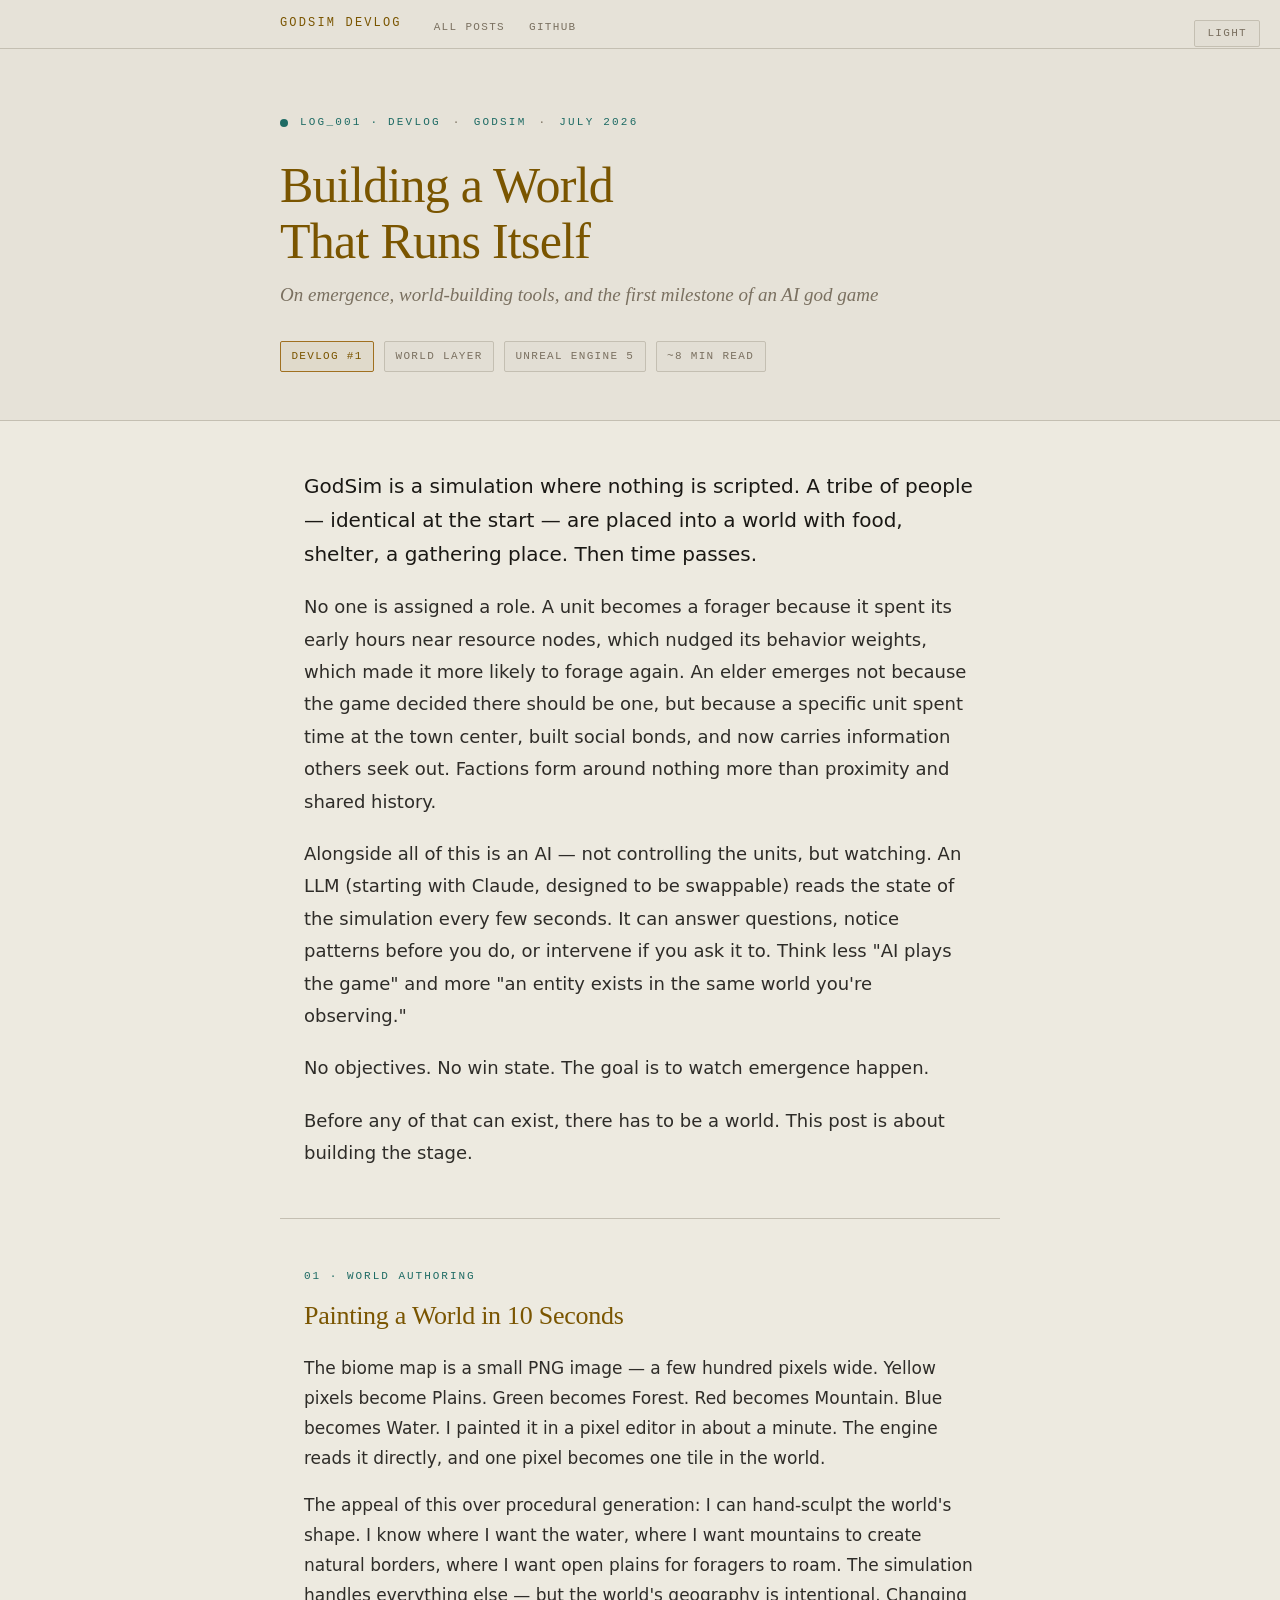
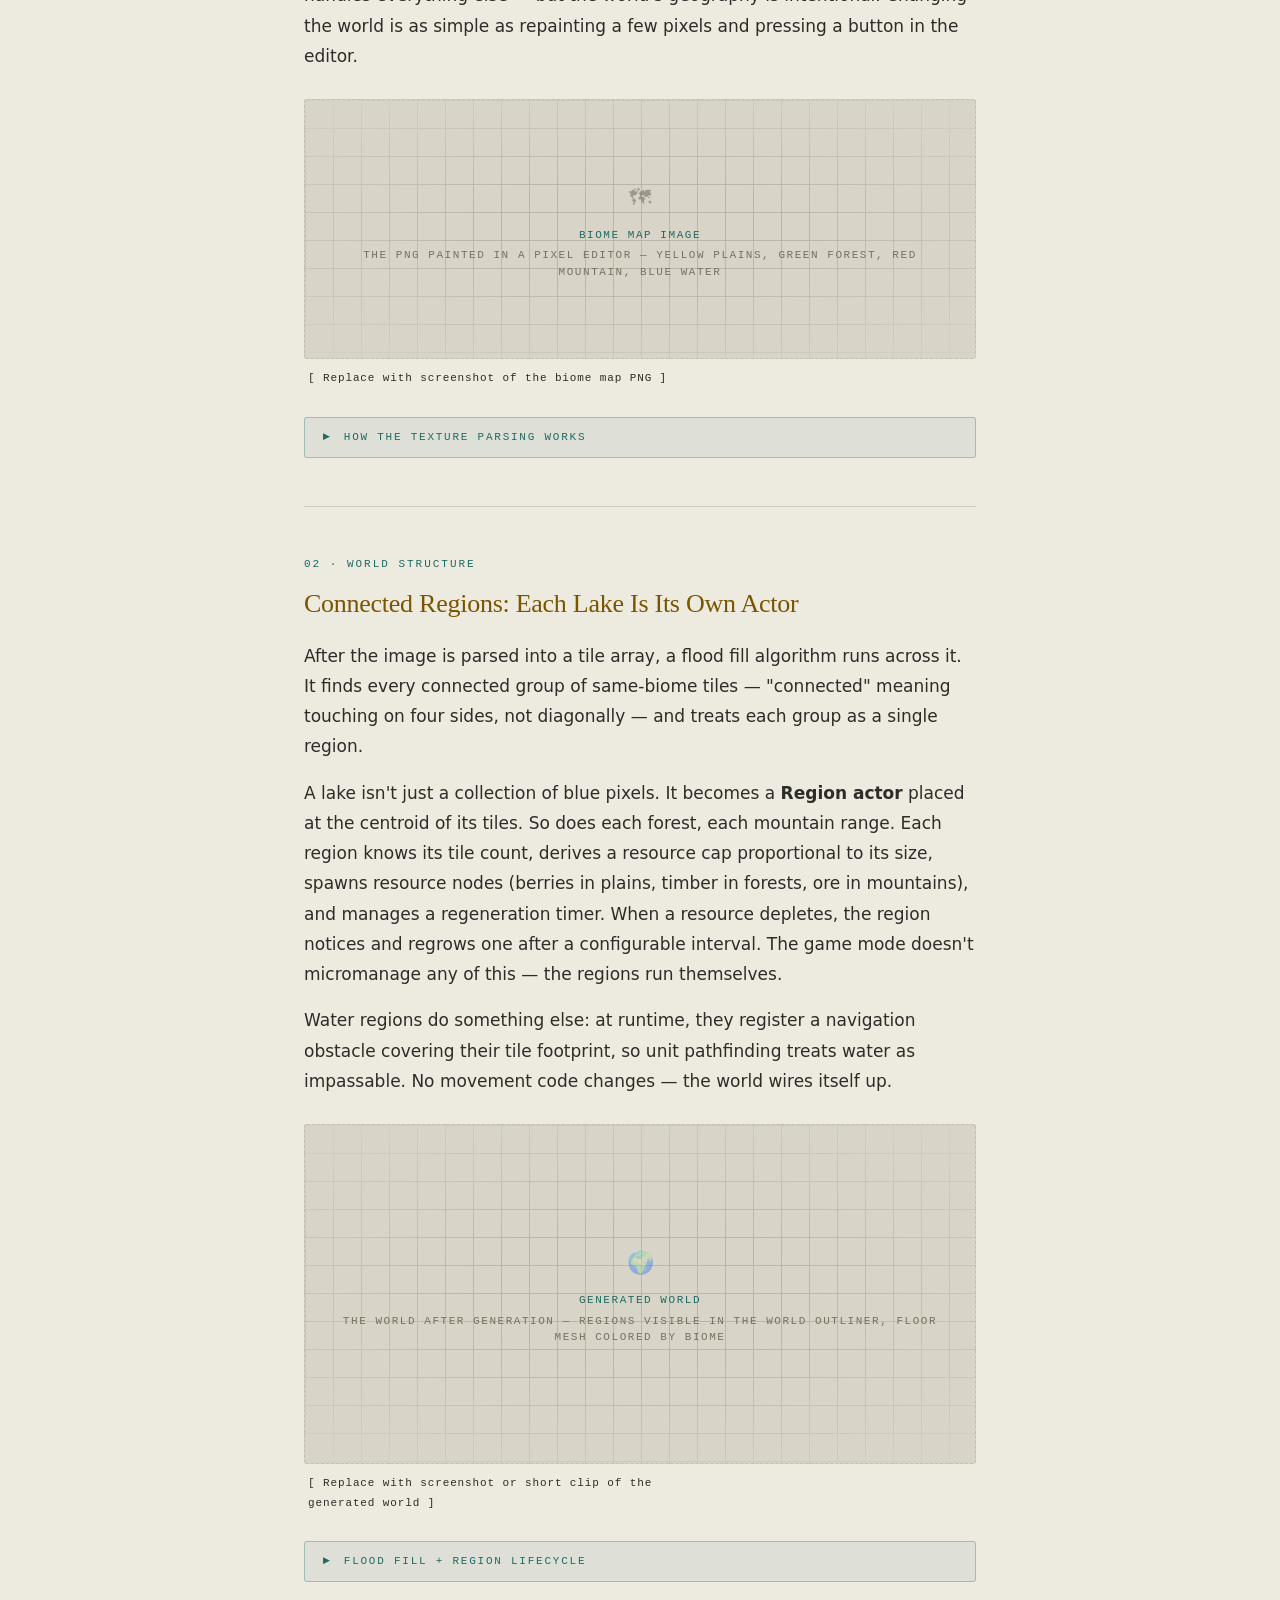
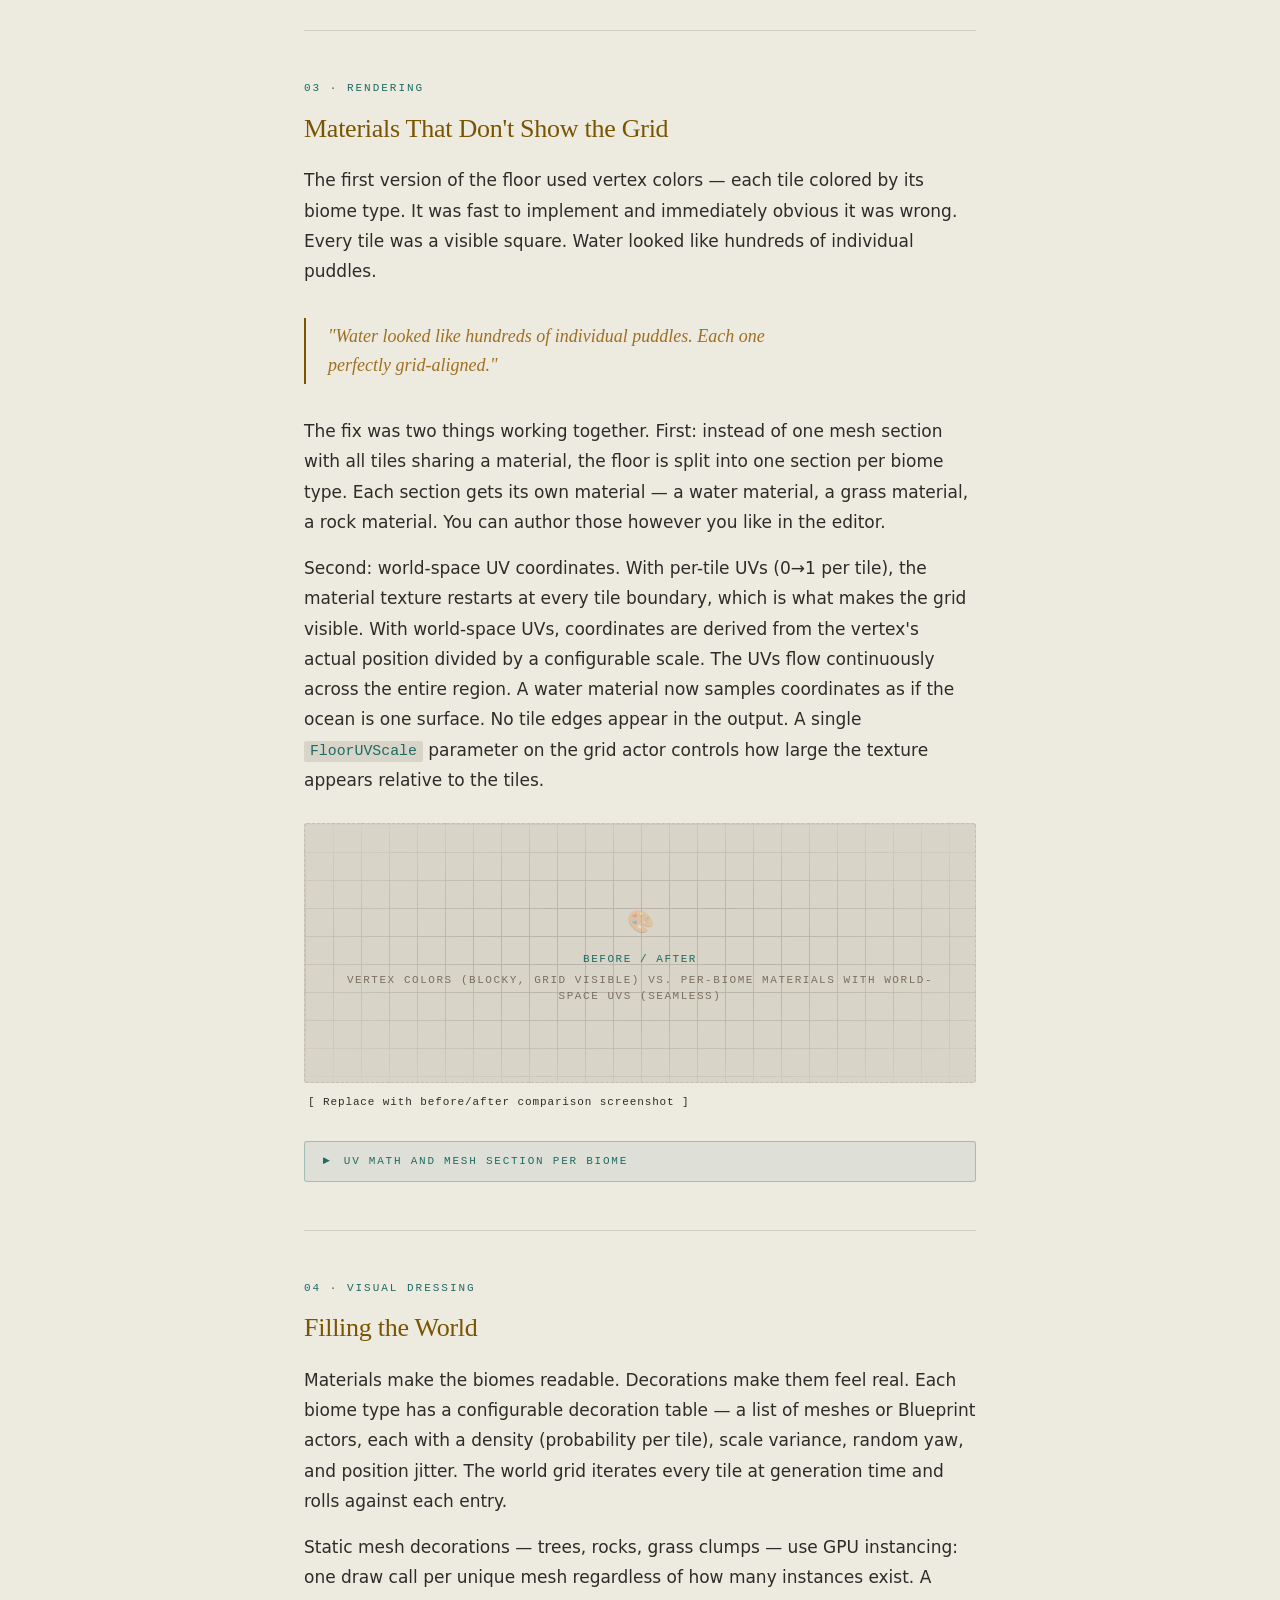
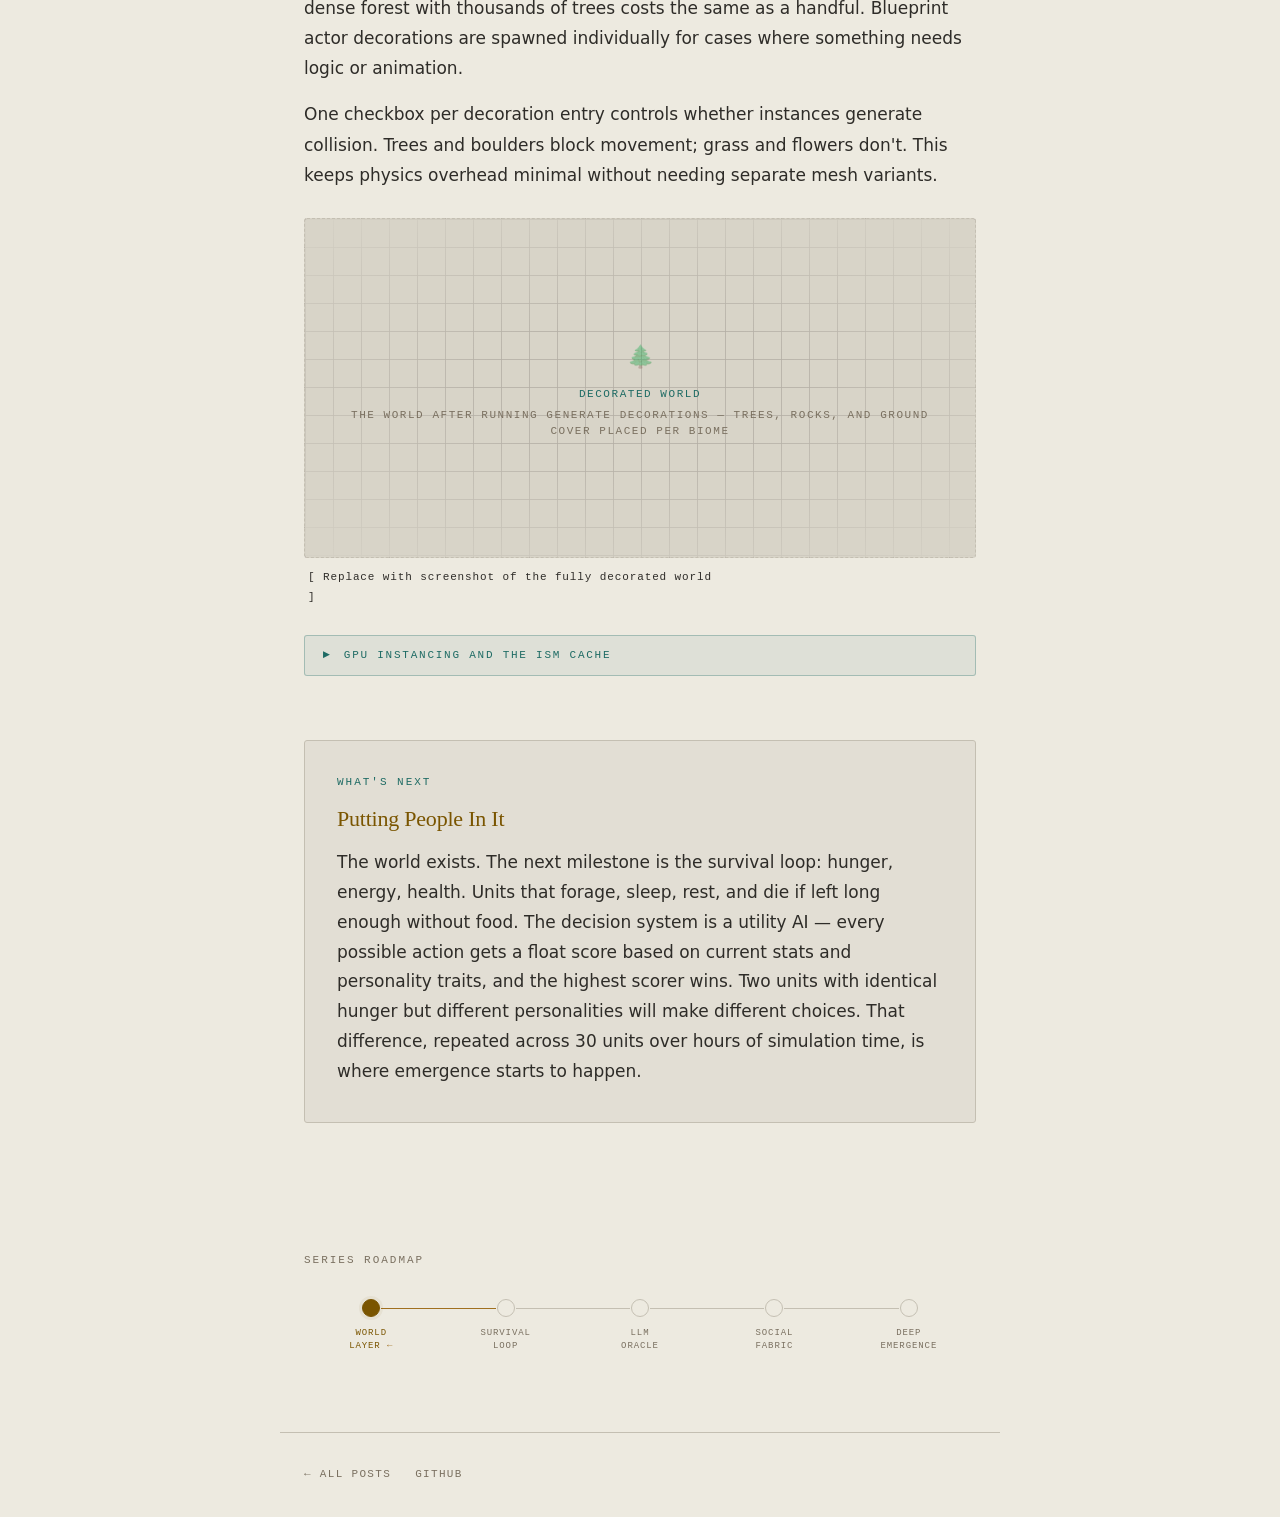
==== posts/devlog-01.html @ 1615f5dd "Initial blog scaffolding: index, shared CSS, Devlog #1 - index.html: post listing homepage - style.c" ====
<!DOCTYPE html>
<html lang="en" data-theme="">
<head>
<meta charset="UTF-8">
<meta name="viewport" content="width=device-width, initial-scale=1.0">
<title>GodSim — Devlog 01: Building a World That Runs Itself</title>
<link rel="stylesheet" href="../style.css">
<style>
body { animation: fadein 0.5s ease both; }
@keyframes fadein {
  from { opacity: 0; transform: translateY(6px); }
  to   { opacity: 1; transform: translateY(0); }
}
@media (prefers-reduced-motion: reduce) {
  body { animation: none; }
}
</style>
</head>
<body>

<button class="theme-toggle" onclick="(function(){const r=document.documentElement;const t=r.getAttribute('data-theme');r.setAttribute('data-theme',t==='dark'?'light':t==='light'?'dark':window.matchMedia('(prefers-color-scheme:dark)').matches?'light':'dark');this.textContent=r.getAttribute('data-theme')==='dark'?'Light':'Dark'}).call(this)" aria-label="Toggle theme">Light</button>

<nav class="site-nav">
  <div class="site-nav-inner">
    <a href="../index.html" class="site-nav-logo">GodSim Devlog</a>
    <ul class="site-nav-links">
      <li><a href="../index.html">All Posts</a></li>
      <li><a href="https://github.com/armaanvb/godsimblog">GitHub</a></li>
    </ul>
  </div>
</nav>

<header class="post-header">
  <div class="post-header-inner">
    <div class="log-eyebrow">
      LOG_001 · DEVLOG <span>·</span> GodSim <span>·</span> July 2026
    </div>
    <h1 class="post-title">Building a World<br>That Runs Itself</h1>
    <p class="post-subtitle">On emergence, world-building tools, and the first milestone of an AI god game</p>
    <div class="post-meta">
      <span class="meta-pill active">Devlog #1</span>
      <span class="meta-pill">World Layer</span>
      <span class="meta-pill">Unreal Engine 5</span>
      <span class="meta-pill">~8 min read</span>
    </div>
  </div>
</header>

<div class="post-intro">
  <p class="lead">GodSim is a simulation where nothing is scripted. A tribe of people — identical at the start — are placed into a world with food, shelter, a gathering place. Then time passes.</p>

  <p>No one is assigned a role. A unit becomes a forager because it spent its early hours near resource nodes, which nudged its behavior weights, which made it more likely to forage again. An elder emerges not because the game decided there should be one, but because a specific unit spent time at the town center, built social bonds, and now carries information others seek out. Factions form around nothing more than proximity and shared history.</p>

  <p>Alongside all of this is an AI — not controlling the units, but watching. An LLM (starting with Claude, designed to be swappable) reads the state of the simulation every few seconds. It can answer questions, notice patterns before you do, or intervene if you ask it to. Think less "AI plays the game" and more "an entity exists in the same world you're observing."</p>

  <p>No objectives. No win state. The goal is to watch emergence happen.</p>

  <p>Before any of that can exist, there has to be a world. This post is about building the stage.</p>
</div>

<main class="post-body">

  <section class="post-section">
    <div class="section-eyebrow">01 · World Authoring</div>
    <h2 class="section-heading">Painting a World in 10 Seconds</h2>

    <p>The biome map is a small PNG image — a few hundred pixels wide. Yellow pixels become Plains. Green becomes Forest. Red becomes Mountain. Blue becomes Water. I painted it in a pixel editor in about a minute. The engine reads it directly, and one pixel becomes one tile in the world.</p>

    <p>The appeal of this over procedural generation: I can hand-sculpt the world's shape. I know where I want the water, where I want mountains to create natural borders, where I want open plains for foragers to roam. The simulation handles everything else — but the world's geography is intentional. Changing the world is as simple as repainting a few pixels and pressing a button in the editor.</p>

    <div class="media-block">
      <div class="media-placeholder wide">
        <div class="ph-icon">🗺</div>
        <div class="ph-label">
          <strong>Biome Map Image</strong>
          The PNG painted in a pixel editor — yellow plains, green forest, red mountain, blue water
        </div>
      </div>
      <p class="media-caption">[ Replace with screenshot of the biome map PNG ]</p>
    </div>

    <details>
      <summary>How the texture parsing works</summary>
      <div class="details-inner">
        <p>The <code>ASimWorldGrid</code> actor holds a reference to a <code>UTexture2D</code>. The texture must use <code>CompressionSettings = TC_UserInterface2D</code> and <code>MipGenSettings = NoMipmaps</code> — this preserves exact pixel values without compression or mip blending.</p>
        <p>At generation time, the actor locks the texture's bulk data and reads each pixel as an <code>FColor</code> (BGRA). A configurable <code>TMap&lt;FColor, EBiomeType&gt;</code> maps pixel colors to biome types — this lives in the Details panel so any designer can remap colors without touching code. Alpha is normalized to 255 before the lookup so the source image's alpha channel doesn't matter.</p>
        <pre><span class="c">// Lock read-only, iterate pixels</span>
<span class="k">const</span> FColor* Pixels = <span class="k">static_cast</span>&lt;<span class="k">const</span> FColor*&gt;(Mip.BulkData.LockReadOnly());
<span class="k">for</span> (<span class="k">int32</span> y = 0; y &lt; GridHeight; ++y) {
    <span class="k">for</span> (<span class="k">int32</span> x = 0; x &lt; GridWidth; ++x) {
        FColor Pixel = Pixels[y * GridWidth + x];
        Pixel.A = 255; <span class="c">// normalize alpha</span>
        <span class="k">const</span> EBiomeType* Found = BiomeColorMap.Find(Pixel);
        Tiles[y * GridWidth + x].Biome = Found ? *Found : EBiomeType::Plains;
    }
}
Mip.BulkData.Unlock();</pre>
        <p>Grid width and height come directly from the texture's mip dimensions — so the image size defines the world size, with no separate configuration needed.</p>
      </div>
    </details>
  </section>

  <section class="post-section">
    <div class="section-eyebrow">02 · World Structure</div>
    <h2 class="section-heading">Connected Regions: Each Lake Is Its Own Actor</h2>

    <p>After the image is parsed into a tile array, a flood fill algorithm runs across it. It finds every connected group of same-biome tiles — "connected" meaning touching on four sides, not diagonally — and treats each group as a single region.</p>

    <p>A lake isn't just a collection of blue pixels. It becomes a <strong>Region actor</strong> placed at the centroid of its tiles. So does each forest, each mountain range. Each region knows its tile count, derives a resource cap proportional to its size, spawns resource nodes (berries in plains, timber in forests, ore in mountains), and manages a regeneration timer. When a resource depletes, the region notices and regrows one after a configurable interval. The game mode doesn't micromanage any of this — the regions run themselves.</p>

    <p>Water regions do something else: at runtime, they register a navigation obstacle covering their tile footprint, so unit pathfinding treats water as impassable. No movement code changes — the world wires itself up.</p>

    <div class="media-block">
      <div class="media-placeholder tall">
        <div class="ph-icon">🌍</div>
        <div class="ph-label">
          <strong>Generated World</strong>
          The world after generation — regions visible in the World Outliner, floor mesh colored by biome
        </div>
      </div>
      <p class="media-caption">[ Replace with screenshot or short clip of the generated world ]</p>
    </div>

    <details>
      <summary>Flood fill + region lifecycle</summary>
      <div class="details-inner">
        <p>The flood fill is a standard iterative DFS using an explicit stack — no recursion to avoid stack overflows on large grids. Each tile is visited once. Connected same-biome tiles accumulate into a list, then get handed to <code>SpawnRegion()</code>.</p>
        <pre><span class="c">// Iterative DFS flood fill</span>
TArray&lt;bool&gt; Visited; Visited.SetNumZeroed(Tiles.Num());
<span class="k">for</span> (<span class="k">int32</span> StartIdx = 0; StartIdx &lt; Tiles.Num(); ++StartIdx) {
    <span class="k">if</span> (Visited[StartIdx]) <span class="k">continue</span>;
    EBiomeType BiomeType = Tiles[StartIdx].Biome;
    TArray&lt;FIntPoint&gt; RegionTiles;
    TArray&lt;<span class="k">int32</span>&gt; Stack; Stack.Add(StartIdx);
    Visited[StartIdx] = true;
    <span class="k">while</span> (Stack.Num() &gt; 0) {
        <span class="k">const</span> FIntPoint Tile = IndexToTile(Stack.Pop());
        RegionTiles.Add(Tile);
        <span class="c">// check 4 neighbors, push unvisited same-biome tiles</span>
    }
    SpawnRegion(BiomeType, RegionTiles);
}</pre>
        <p>Each <code>ASimBiomeRegion</code> receives its tile list and resource cap (= <code>TileCount × ResourcesPerTile</code>, configurable per biome in a data asset). Water regions set up a hidden <code>UBoxComponent</code> sized to their tile footprint with a <code>UNavModifierComponent</code> set to <code>NavArea_Null</code>. This is why water blocking works without any special code in the movement system: the NavMesh simply has no traversable surface over water tiles.</p>
      </div>
    </details>
  </section>

  <section class="post-section">
    <div class="section-eyebrow">03 · Rendering</div>
    <h2 class="section-heading">Materials That Don't Show the Grid</h2>

    <p>The first version of the floor used vertex colors — each tile colored by its biome type. It was fast to implement and immediately obvious it was wrong. Every tile was a visible square. Water looked like hundreds of individual puddles.</p>

    <div class="pull-quote">
      "Water looked like hundreds of individual puddles. Each one perfectly grid-aligned."
    </div>

    <p>The fix was two things working together. First: instead of one mesh section with all tiles sharing a material, the floor is split into one section per biome type. Each section gets its own material — a water material, a grass material, a rock material. You can author those however you like in the editor.</p>

    <p>Second: world-space UV coordinates. With per-tile UVs (0→1 per tile), the material texture restarts at every tile boundary, which is what makes the grid visible. With world-space UVs, coordinates are derived from the vertex's actual position divided by a configurable scale. The UVs flow continuously across the entire region. A water material now samples coordinates as if the ocean is one surface. No tile edges appear in the output. A single <code>FloorUVScale</code> parameter on the grid actor controls how large the texture appears relative to the tiles.</p>

    <div class="media-block">
      <div class="media-placeholder wide">
        <div class="ph-icon">🎨</div>
        <div class="ph-label">
          <strong>Before / After</strong>
          Vertex colors (blocky, grid visible) vs. per-biome materials with world-space UVs (seamless)
        </div>
      </div>
      <p class="media-caption">[ Replace with before/after comparison screenshot ]</p>
    </div>

    <details>
      <summary>UV math and mesh section per biome</summary>
      <div class="details-inner">
        <p>During <code>GenerateFloor()</code>, tiles are grouped by biome type into a <code>TMap&lt;EBiomeType, TArray&lt;int32&gt;&gt;</code>. Each group becomes one <code>CreateMeshSection</code> call on the <code>UProceduralMeshComponent</code>, and each section gets its material assigned via <code>SetMaterial(SectionIndex, BiomeMaterials[Biome])</code>.</p>
        <p>The UV for each vertex corner is just the vertex's local-space X/Y position divided by a scale divisor:</p>
        <pre><span class="k">const float</span> UVDivisor = TileSize * FloorUVScale; <span class="c">// e.g. 1500 × 4.0 = 6000</span>

<span class="c">// For tile at grid position (x, y):</span>
<span class="k">const float</span> L = x * TileSize;
<span class="k">const float</span> R = (x + 1) * TileSize;
<span class="k">const float</span> B = y * TileSize;
<span class="k">const float</span> T = (y + 1) * TileSize;

UVs.Add(FVector2D(L / UVDivisor, B / UVDivisor));
UVs.Add(FVector2D(R / UVDivisor, B / UVDivisor));
UVs.Add(FVector2D(R / UVDivisor, T / UVDivisor));
UVs.Add(FVector2D(L / UVDivisor, T / UVDivisor));</pre>
        <p>Because adjacent tiles share the same formula, the UV at the right edge of tile N equals the UV at the left edge of tile N+1. No discontinuity, no seam.</p>
        <p>One note on NavMesh: <code>UProceduralMeshComponent</code> only creates complex (per-triangle) collision, which NavMesh recast ignores — it only queries simple collision shapes. The floor includes a hidden <code>UBoxComponent</code> spanning the full grid to give the NavMesh something to project onto.</p>
      </div>
    </details>
  </section>

  <section class="post-section">
    <div class="section-eyebrow">04 · Visual Dressing</div>
    <h2 class="section-heading">Filling the World</h2>

    <p>Materials make the biomes readable. Decorations make them feel real. Each biome type has a configurable decoration table — a list of meshes or Blueprint actors, each with a density (probability per tile), scale variance, random yaw, and position jitter. The world grid iterates every tile at generation time and rolls against each entry.</p>

    <p>Static mesh decorations — trees, rocks, grass clumps — use GPU instancing: one draw call per unique mesh regardless of how many instances exist. A dense forest with thousands of trees costs the same as a handful. Blueprint actor decorations are spawned individually for cases where something needs logic or animation.</p>

    <p>One checkbox per decoration entry controls whether instances generate collision. Trees and boulders block movement; grass and flowers don't. This keeps physics overhead minimal without needing separate mesh variants.</p>

    <div class="media-block">
      <div class="media-placeholder tall">
        <div class="ph-icon">🌲</div>
        <div class="ph-label">
          <strong>Decorated World</strong>
          The world after running Generate Decorations — trees, rocks, and ground cover placed per biome
        </div>
      </div>
      <p class="media-caption">[ Replace with screenshot of the fully decorated world ]</p>
    </div>

    <details>
      <summary>GPU instancing and the ISM cache</summary>
      <div class="details-inner">
        <p>Each unique static mesh asset gets exactly one <code>UInstancedStaticMeshComponent</code> (ISM), created on demand and stored as a component on the grid actor — not as a separate world actor. This keeps the World Outliner clean.</p>
        <p>The cache is keyed on <code>(UStaticMesh*, bool bCollision)</code> — two separate maps, one for collision-enabled instances and one without. The same mesh can appear in multiple biome tables with different collision settings and still get separate ISM components:</p>
        <pre><span class="c">// Two caches: one per collision setting</span>
TMap&lt;UStaticMesh*, UInstancedStaticMeshComponent*&gt; ISMCacheNoCollision;
TMap&lt;UStaticMesh*, UInstancedStaticMeshComponent*&gt; ISMCacheCollision;

<span class="k">auto</span> GetOrCreateISM = [&amp;](UStaticMesh* Mesh, bool bCollision) {
    <span class="k">auto</span>&amp; Cache = bCollision ? ISMCacheCollision : ISMCacheNoCollision;
    <span class="k">auto</span>&amp; ISM = Cache.FindOrAdd(Mesh);
    <span class="k">if</span> (!ISM) {
        ISM = NewObject&lt;UInstancedStaticMeshComponent&gt;(this);
        ISM-&gt;SetStaticMesh(Mesh);
        ISM-&gt;SetCollisionEnabled(bCollision
            ? ECollisionEnabled::QueryAndPhysics
            : ECollisionEnabled::NoCollision);
        ISM-&gt;RegisterComponent();
        ISM-&gt;AttachToComponent(RootComponent, ...);
        DecorationISMs.Add(ISM);
    }
    <span class="k">return</span> ISM;
};</pre>
        <p>Blueprint actor decorations are spawned via <code>SpawnActor</code> and tracked in a separate <code>DecorationActors</code> array. Both are destroyed by <code>ClearDecorations()</code>, which is always called before <code>ClearGenerated()</code>.</p>
      </div>
    </details>
  </section>

  <div class="whats-next">
    <div class="section-eyebrow">What's Next</div>
    <h2 class="section-heading">Putting People In It</h2>
    <p>The world exists. The next milestone is the survival loop: hunger, energy, health. Units that forage, sleep, rest, and die if left long enough without food. The decision system is a utility AI — every possible action gets a float score based on current stats and personality traits, and the highest scorer wins. Two units with identical hunger but different personalities will make different choices. That difference, repeated across 30 units over hours of simulation time, is where emergence starts to happen.</p>
  </div>

</main>

<div class="milestone-section">
  <div class="milestone-label">Series roadmap</div>
  <div class="milestone-track">
    <div class="milestone-step done current">
      <div class="milestone-dot"></div>
      <div class="milestone-name">World<br>Layer</div>
    </div>
    <div class="milestone-step">
      <div class="milestone-dot"></div>
      <div class="milestone-name">Survival<br>Loop</div>
    </div>
    <div class="milestone-step">
      <div class="milestone-dot"></div>
      <div class="milestone-name">LLM<br>Oracle</div>
    </div>
    <div class="milestone-step">
      <div class="milestone-dot"></div>
      <div class="milestone-name">Social<br>Fabric</div>
    </div>
    <div class="milestone-step">
      <div class="milestone-dot"></div>
      <div class="milestone-name">Deep<br>Emergence</div>
    </div>
  </div>
</div>

<footer class="post-footer">
  <div class="footer-links">
    <a href="../index.html" class="footer-link">← All posts</a>
    <a href="https://github.com/armaanvb" class="footer-link">GitHub</a>
  </div>
</footer>

</body>
</html>
---- style.css ----
/* ── Tokens ──────────────────────────────────────────────────────────── */

:root {
  --bg:          #0d0f17;
  --bg-header:   #0a0c13;
  --surface:     #171a25;
  --surface-2:   #1d2130;
  --border:      #252a3a;
  --border-dim:  #1c2030;
  --text:        #b0b9ce;
  --text-dim:    #5a6280;
  --text-head:   #cdd4e8;
  --gold:        #c4a24a;
  --gold-dim:    #8a6c28;
  --gold-bg:     rgba(196, 162, 74, 0.07);
  --teal:        #45a098;
  --teal-dim:    #2a6b64;
  --teal-bg:     rgba(69, 160, 152, 0.08);
  --teal-border: rgba(69, 160, 152, 0.25);
  --code-bg:     #090b11;
  --ph-bg:       #0f1220;
  --ph-line:     rgba(37, 42, 58, 0.9);
  --grid-sz:     28px;
}

@media (prefers-color-scheme: light) {
  :root {
    --bg:          #edeae0;
    --bg-header:   #e6e2d8;
    --surface:     #e2ded4;
    --surface-2:   #d8d4c8;
    --border:      #c4bfb2;
    --border-dim:  #d0ccc0;
    --text:        #2e2c28;
    --text-dim:    #7a7060;
    --text-head:   #1a1814;
    --gold:        #7a5500;
    --gold-dim:    #a07020;
    --gold-bg:     rgba(122, 85, 0, 0.06);
    --teal:        #1e6b64;
    --teal-dim:    #2a8a80;
    --teal-bg:     rgba(30, 107, 100, 0.07);
    --teal-border: rgba(30, 107, 100, 0.3);
    --code-bg:     #dcd8cc;
    --ph-bg:       #d8d4c8;
    --ph-line:     rgba(180, 175, 165, 0.8);
  }
}

:root[data-theme="dark"] {
  --bg:          #0d0f17;
  --bg-header:   #0a0c13;
  --surface:     #171a25;
  --surface-2:   #1d2130;
  --border:      #252a3a;
  --border-dim:  #1c2030;
  --text:        #b0b9ce;
  --text-dim:    #5a6280;
  --text-head:   #cdd4e8;
  --gold:        #c4a24a;
  --gold-dim:    #8a6c28;
  --gold-bg:     rgba(196, 162, 74, 0.07);
  --teal:        #45a098;
  --teal-dim:    #2a6b64;
  --teal-bg:     rgba(69, 160, 152, 0.08);
  --teal-border: rgba(69, 160, 152, 0.25);
  --code-bg:     #090b11;
  --ph-bg:       #0f1220;
  --ph-line:     rgba(37, 42, 58, 0.9);
}

:root[data-theme="light"] {
  --bg:          #edeae0;
  --bg-header:   #e6e2d8;
  --surface:     #e2ded4;
  --surface-2:   #d8d4c8;
  --border:      #c4bfb2;
  --border-dim:  #d0ccc0;
  --text:        #2e2c28;
  --text-dim:    #7a7060;
  --text-head:   #1a1814;
  --gold:        #7a5500;
  --gold-dim:    #a07020;
  --gold-bg:     rgba(122, 85, 0, 0.06);
  --teal:        #1e6b64;
  --teal-dim:    #2a8a80;
  --teal-bg:     rgba(30, 107, 100, 0.07);
  --teal-border: rgba(30, 107, 100, 0.3);
  --code-bg:     #dcd8cc;
  --ph-bg:       #d8d4c8;
  --ph-line:     rgba(180, 175, 165, 0.8);
}

/* ── Reset ───────────────────────────────────────────────────────────── */

*, *::before, *::after { box-sizing: border-box; margin: 0; padding: 0; }

html {
  font-size: 16px;
  -webkit-text-size-adjust: 100%;
  scroll-behavior: smooth;
}

body {
  background: var(--bg);
  color: var(--text);
  font-family: system-ui, -apple-system, 'Segoe UI', Helvetica, Arial, sans-serif;
  font-size: 1.0625rem;
  line-height: 1.78;
}

@media (prefers-reduced-motion: reduce) {
  * { animation: none !important; transition: none !important; }
}

/* ── Theme toggle ────────────────────────────────────────────────────── */

.theme-toggle {
  position: fixed;
  top: 1.25rem;
  right: 1.25rem;
  background: var(--surface);
  border: 1px solid var(--border);
  color: var(--text-dim);
  font-family: 'Courier New', Courier, monospace;
  font-size: 0.6875rem;
  letter-spacing: 0.12em;
  text-transform: uppercase;
  padding: 0.4rem 0.75rem;
  cursor: pointer;
  border-radius: 2px;
  z-index: 100;
}
.theme-toggle:hover { color: var(--teal); border-color: var(--teal-dim); }
.theme-toggle:focus-visible { outline: 2px solid var(--teal); outline-offset: 2px; }

/* ── Site nav ────────────────────────────────────────────────────────── */

.site-nav {
  border-bottom: 1px solid var(--border);
  background: var(--bg-header);
  padding: 0 1.5rem;
}

.site-nav-inner {
  max-width: 720px;
  margin: 0 auto;
  display: flex;
  align-items: center;
  gap: 2rem;
  height: 3rem;
}

.site-nav-logo {
  font-family: 'Courier New', Courier, monospace;
  font-size: 0.75rem;
  letter-spacing: 0.18em;
  text-transform: uppercase;
  color: var(--gold);
  text-decoration: none;
  flex-shrink: 0;
}

.site-nav-logo:hover { color: var(--gold-dim); }

.site-nav-links {
  display: flex;
  gap: 1.5rem;
  list-style: none;
}

.site-nav-links a {
  font-family: 'Courier New', Courier, monospace;
  font-size: 0.6875rem;
  letter-spacing: 0.12em;
  text-transform: uppercase;
  color: var(--text-dim);
  text-decoration: none;
}

.site-nav-links a:hover { color: var(--teal); }

/* ── Shared typography ───────────────────────────────────────────────── */

.log-eyebrow {
  font-family: 'Courier New', Courier, monospace;
  font-size: 0.6875rem;
  letter-spacing: 0.2em;
  text-transform: uppercase;
  color: var(--teal);
  display: flex;
  align-items: center;
  gap: 0.75rem;
  margin-bottom: 1.5rem;
}

.log-eyebrow::before {
  content: '';
  display: inline-block;
  width: 0.5rem;
  height: 0.5rem;
  background: var(--teal);
  border-radius: 50%;
  flex-shrink: 0;
}

.log-eyebrow span { color: var(--text-dim); }

/* ── Post header ─────────────────────────────────────────────────────── */

.post-header {
  background: var(--bg-header);
  border-bottom: 1px solid var(--border);
  padding: 4rem 1.5rem 3rem;
}

.post-header-inner { max-width: 720px; margin: 0 auto; }

.post-title {
  font-family: Georgia, Cambria, 'Times New Roman', serif;
  font-size: clamp(1.875rem, 5vw, 3.125rem);
  font-weight: normal;
  line-height: 1.12;
  letter-spacing: -0.015em;
  color: var(--gold);
  text-wrap: balance;
  margin-bottom: 2rem;
}

.post-subtitle {
  font-family: Georgia, Cambria, 'Times New Roman', serif;
  font-size: 1.1875rem;
  font-style: italic;
  color: var(--text-dim);
  font-weight: normal;
  line-height: 1.5;
  text-wrap: balance;
  margin-top: -1.25rem;
  margin-bottom: 2rem;
}

.post-meta {
  display: flex;
  align-items: center;
  gap: 0.625rem;
  flex-wrap: wrap;
}

.meta-pill {
  font-family: 'Courier New', Courier, monospace;
  font-size: 0.6875rem;
  letter-spacing: 0.12em;
  text-transform: uppercase;
  color: var(--text-dim);
  background: var(--surface);
  border: 1px solid var(--border);
  padding: 0.3rem 0.65rem;
  border-radius: 2px;
}

.meta-pill.active {
  color: var(--gold);
  border-color: var(--gold-dim);
  background: var(--gold-bg);
}

/* ── Post intro ──────────────────────────────────────────────────────── */

.post-intro {
  max-width: 720px;
  margin: 0 auto;
  padding: 3rem 1.5rem;
  border-bottom: 1px solid var(--border);
}

.post-intro p {
  font-size: 1.125rem;
  line-height: 1.8;
  color: var(--text);
  max-width: 64ch;
}

.post-intro p + p { margin-top: 1.25rem; }
.post-intro .lead { font-size: 1.25rem; line-height: 1.7; color: var(--text-head); }

/* ── Post body ───────────────────────────────────────────────────────── */

.post-body {
  max-width: 720px;
  margin: 0 auto;
  padding: 0 1.5rem 4rem;
}

.post-section {
  padding-top: 3rem;
  border-top: 1px solid var(--border-dim);
  margin-top: 3rem;
}

.post-section:first-child { border-top: none; margin-top: 0; }

.section-eyebrow {
  font-family: 'Courier New', Courier, monospace;
  font-size: 0.6875rem;
  letter-spacing: 0.18em;
  text-transform: uppercase;
  color: var(--teal);
  margin-bottom: 0.875rem;
}

.section-heading {
  font-family: Georgia, Cambria, 'Times New Roman', serif;
  font-size: 1.625rem;
  font-weight: normal;
  color: var(--gold);
  letter-spacing: -0.01em;
  line-height: 1.25;
  text-wrap: balance;
  margin-bottom: 1.25rem;
}

.post-section p { color: var(--text); max-width: 64ch; line-height: 1.78; }
.post-section p + p { margin-top: 1rem; }

code {
  font-family: 'Courier New', Courier, monospace;
  font-size: 0.875em;
  background: var(--surface-2);
  color: var(--teal);
  padding: 0.15em 0.4em;
  border-radius: 2px;
}

/* ── Media placeholders ──────────────────────────────────────────────── */

.media-block { margin: 1.75rem 0; }

.media-placeholder {
  position: relative;
  width: 100%;
  min-height: 220px;
  background-color: var(--ph-bg);
  background-image:
    linear-gradient(var(--ph-line) 1px, transparent 1px),
    linear-gradient(90deg, var(--ph-line) 1px, transparent 1px);
  background-size: var(--grid-sz) var(--grid-sz);
  border: 1px dashed var(--border);
  border-radius: 3px;
  display: flex;
  flex-direction: column;
  align-items: center;
  justify-content: center;
  gap: 0.625rem;
  padding: 2.5rem 2rem;
  overflow: hidden;
}

.media-placeholder.tall { min-height: 340px; }
.media-placeholder.wide { min-height: 260px; }

.media-placeholder::after {
  content: '';
  position: absolute;
  inset: 0;
  background: radial-gradient(ellipse 80% 70% at 50% 50%, transparent 30%, var(--ph-bg) 100%);
  pointer-events: none;
}

.ph-icon { font-size: 1.375rem; opacity: 0.35; position: relative; z-index: 1; user-select: none; }

.ph-label {
  font-family: 'Courier New', Courier, monospace;
  font-size: 0.6875rem;
  letter-spacing: 0.14em;
  text-transform: uppercase;
  color: var(--text-dim);
  text-align: center;
  position: relative;
  z-index: 1;
  line-height: 1.5;
}

.ph-label strong {
  display: block;
  font-weight: normal;
  color: var(--teal);
  margin-bottom: 0.25rem;
}

.media-caption {
  font-family: 'Courier New', Courier, monospace;
  font-size: 0.6875rem;
  letter-spacing: 0.08em;
  color: var(--text-dim);
  margin-top: 0.625rem;
  padding-left: 0.25rem;
}

/* ── Expandable tech sections ────────────────────────────────────────── */

details {
  background: var(--teal-bg);
  border: 1px solid var(--teal-border);
  border-radius: 3px;
  margin-top: 1.5rem;
}

details > summary {
  padding: 0.875rem 1.125rem;
  font-family: 'Courier New', Courier, monospace;
  font-size: 0.6875rem;
  letter-spacing: 0.16em;
  text-transform: uppercase;
  color: var(--teal);
  cursor: pointer;
  list-style: none;
  display: flex;
  align-items: center;
  gap: 0.75rem;
  user-select: none;
  line-height: 1;
}

details > summary::-webkit-details-marker { display: none; }

details > summary::before {
  content: '▶';
  font-size: 0.5625rem;
  display: inline-block;
  transition: transform 0.15s ease;
  flex-shrink: 0;
}

details[open] > summary::before { transform: rotate(90deg); }
details > summary:focus-visible { outline: 2px solid var(--teal); outline-offset: -2px; }

.details-inner {
  padding: 1.25rem 1.25rem 1.375rem;
  border-top: 1px solid var(--teal-border);
  display: flex;
  flex-direction: column;
  gap: 1rem;
}

.details-inner p { font-size: 0.9375rem; color: var(--text); line-height: 1.72; max-width: 62ch; }

.details-inner pre {
  background: var(--code-bg);
  border: 1px solid var(--border);
  border-radius: 2px;
  padding: 1rem 1.125rem;
  overflow-x: auto;
  font-family: 'Courier New', Courier, monospace;
  font-size: 0.8125rem;
  line-height: 1.65;
  color: var(--text);
  tab-size: 4;
}

.details-inner pre .c { color: var(--text-dim); }
.details-inner pre .k { color: var(--teal); }
.details-inner pre .n { color: var(--gold); }

/* ── Pull quote ──────────────────────────────────────────────────────── */

.pull-quote {
  border-left: 2px solid var(--gold);
  padding: 0.25rem 0 0.25rem 1.375rem;
  margin: 2rem 0;
  font-family: Georgia, Cambria, serif;
  font-size: 1.125rem;
  font-style: italic;
  color: var(--gold-dim);
  line-height: 1.6;
  max-width: 54ch;
}

/* ── What's next box ─────────────────────────────────────────────────── */

.whats-next {
  background: var(--surface);
  border: 1px solid var(--border);
  border-radius: 3px;
  padding: 2rem 2rem 2.25rem;
  margin-top: 4rem;
}

.whats-next .section-eyebrow { margin-bottom: 0.75rem; }
.whats-next .section-heading { font-size: 1.375rem; margin-bottom: 1rem; }
.whats-next p { max-width: 60ch; line-height: 1.75; }

/* ── Milestone track ─────────────────────────────────────────────────── */

.milestone-section {
  max-width: 720px;
  margin: 4rem auto 0;
  padding: 0 1.5rem 5rem;
}

.milestone-label {
  font-family: 'Courier New', Courier, monospace;
  font-size: 0.6875rem;
  letter-spacing: 0.18em;
  text-transform: uppercase;
  color: var(--text-dim);
  margin-bottom: 1.75rem;
}

.milestone-track { display: flex; align-items: flex-start; }

.milestone-step {
  flex: 1;
  display: flex;
  flex-direction: column;
  align-items: center;
  position: relative;
}

.milestone-step:not(:last-child)::after {
  content: '';
  position: absolute;
  top: 0.5625rem;
  left: calc(50% + 0.625rem);
  right: calc(-50% + 0.625rem);
  height: 1px;
  background: var(--border);
}

.milestone-step.done:not(:last-child)::after { background: var(--gold-dim); }

.milestone-dot {
  width: 1.125rem;
  height: 1.125rem;
  border-radius: 50%;
  border: 1.5px solid var(--border);
  background: var(--bg);
  flex-shrink: 0;
  margin-bottom: 0.625rem;
  position: relative;
  z-index: 1;
}

.milestone-step.done .milestone-dot   { background: var(--gold); border-color: var(--gold); }
.milestone-step.current .milestone-dot { background: var(--gold); border-color: var(--gold); box-shadow: 0 0 0 3px var(--gold-bg); }

.milestone-name {
  font-family: 'Courier New', Courier, monospace;
  font-size: 0.5625rem;
  letter-spacing: 0.1em;
  text-transform: uppercase;
  color: var(--text-dim);
  text-align: center;
  line-height: 1.4;
}

.milestone-step.done .milestone-name,
.milestone-step.current .milestone-name { color: var(--gold); }
.milestone-step.current .milestone-name::after { content: ' ←'; color: var(--gold-dim); }

/* ── Post footer ─────────────────────────────────────────────────────── */

.post-footer {
  border-top: 1px solid var(--border);
  padding: 2rem 1.5rem;
  max-width: 720px;
  margin: 0 auto;
}

.footer-links { display: flex; gap: 1.5rem; flex-wrap: wrap; }

.footer-link {
  font-family: 'Courier New', Courier, monospace;
  font-size: 0.6875rem;
  letter-spacing: 0.12em;
  text-transform: uppercase;
  color: var(--text-dim);
  text-decoration: none;
}

.footer-link:hover { color: var(--teal); }

/* ── Index page ──────────────────────────────────────────────────────── */

.index-header {
  background: var(--bg-header);
  border-bottom: 1px solid var(--border);
  padding: 4rem 1.5rem 3rem;
}

.index-header-inner { max-width: 720px; margin: 0 auto; }

.index-title {
  font-family: Georgia, Cambria, 'Times New Roman', serif;
  font-size: clamp(2rem, 5vw, 3rem);
  font-weight: normal;
  color: var(--gold);
  letter-spacing: -0.015em;
  line-height: 1.15;
  text-wrap: balance;
  margin-bottom: 1rem;
}

.index-description {
  font-size: 1.0625rem;
  color: var(--text-dim);
  max-width: 58ch;
  line-height: 1.65;
}

.index-body {
  max-width: 720px;
  margin: 0 auto;
  padding: 3rem 1.5rem 5rem;
}

.post-list { display: flex; flex-direction: column; gap: 0; }

.post-list-item {
  display: grid;
  grid-template-columns: 5rem 1fr;
  gap: 0 1.5rem;
  padding: 1.75rem 0;
  border-bottom: 1px solid var(--border-dim);
  text-decoration: none;
  color: inherit;
}

.post-list-item:first-child { border-top: 1px solid var(--border-dim); }
.post-list-item:hover .post-list-title { color: var(--gold); }

.post-list-num {
  font-family: 'Courier New', Courier, monospace;
  font-size: 0.6875rem;
  letter-spacing: 0.12em;
  color: var(--text-dim);
  padding-top: 0.25rem;
}

.post-list-title {
  font-family: Georgia, Cambria, serif;
  font-size: 1.25rem;
  font-weight: normal;
  color: var(--text-head);
  line-height: 1.3;
  text-wrap: balance;
  margin-bottom: 0.5rem;
  transition: color 0.1s;
}

.post-list-summary {
  font-size: 0.9375rem;
  color: var(--text-dim);
  line-height: 1.6;
  max-width: 58ch;
  margin-bottom: 0.75rem;
}

.post-list-tags { display: flex; gap: 0.5rem; flex-wrap: wrap; }

.post-tag {
  font-family: 'Courier New', Courier, monospace;
  font-size: 0.625rem;
  letter-spacing: 0.1em;
  text-transform: uppercase;
  color: var(--teal);
  border: 1px solid var(--teal-border);
  padding: 0.2rem 0.5rem;
  border-radius: 2px;
}

/* ── Responsive ──────────────────────────────────────────────────────── */

@media (max-width: 480px) {
  .post-list-item { grid-template-columns: 1fr; gap: 0.25rem; }
  .post-list-num { padding-top: 0; }
  .site-nav-links { display: none; }
}
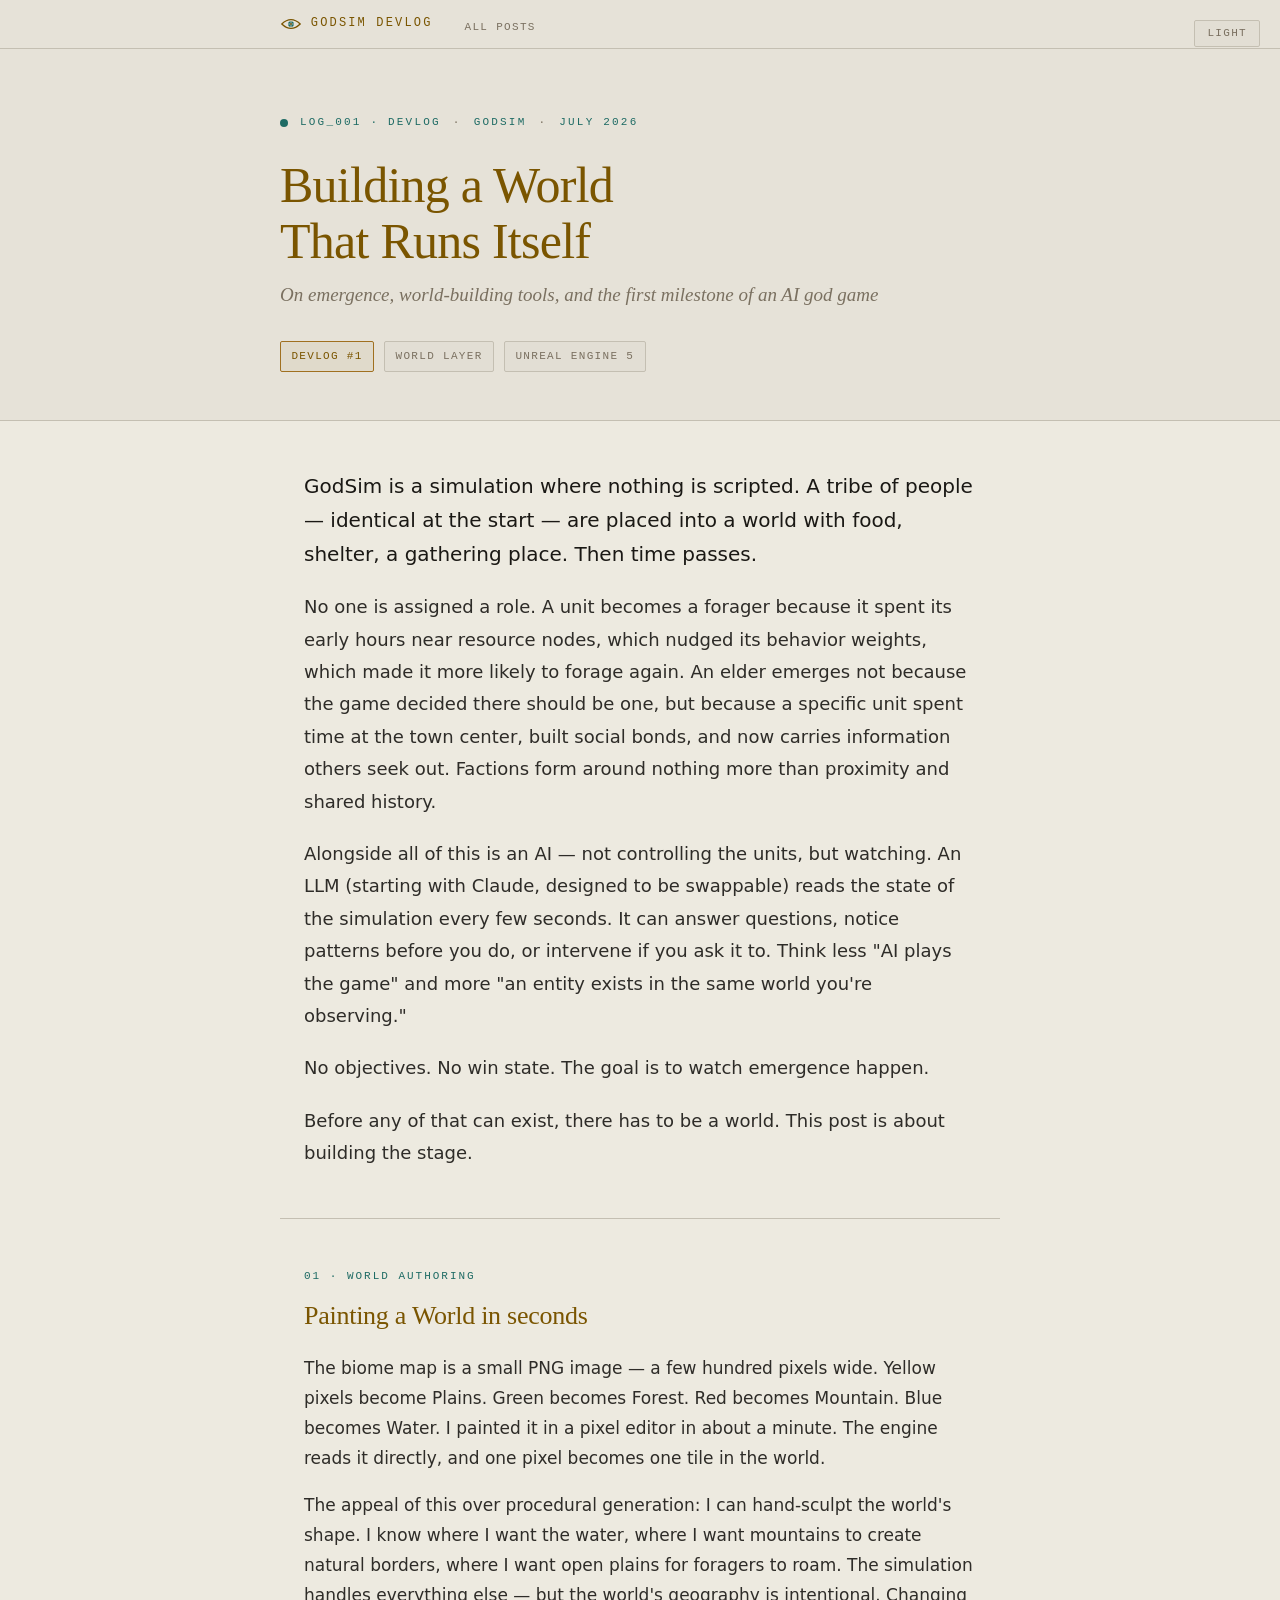
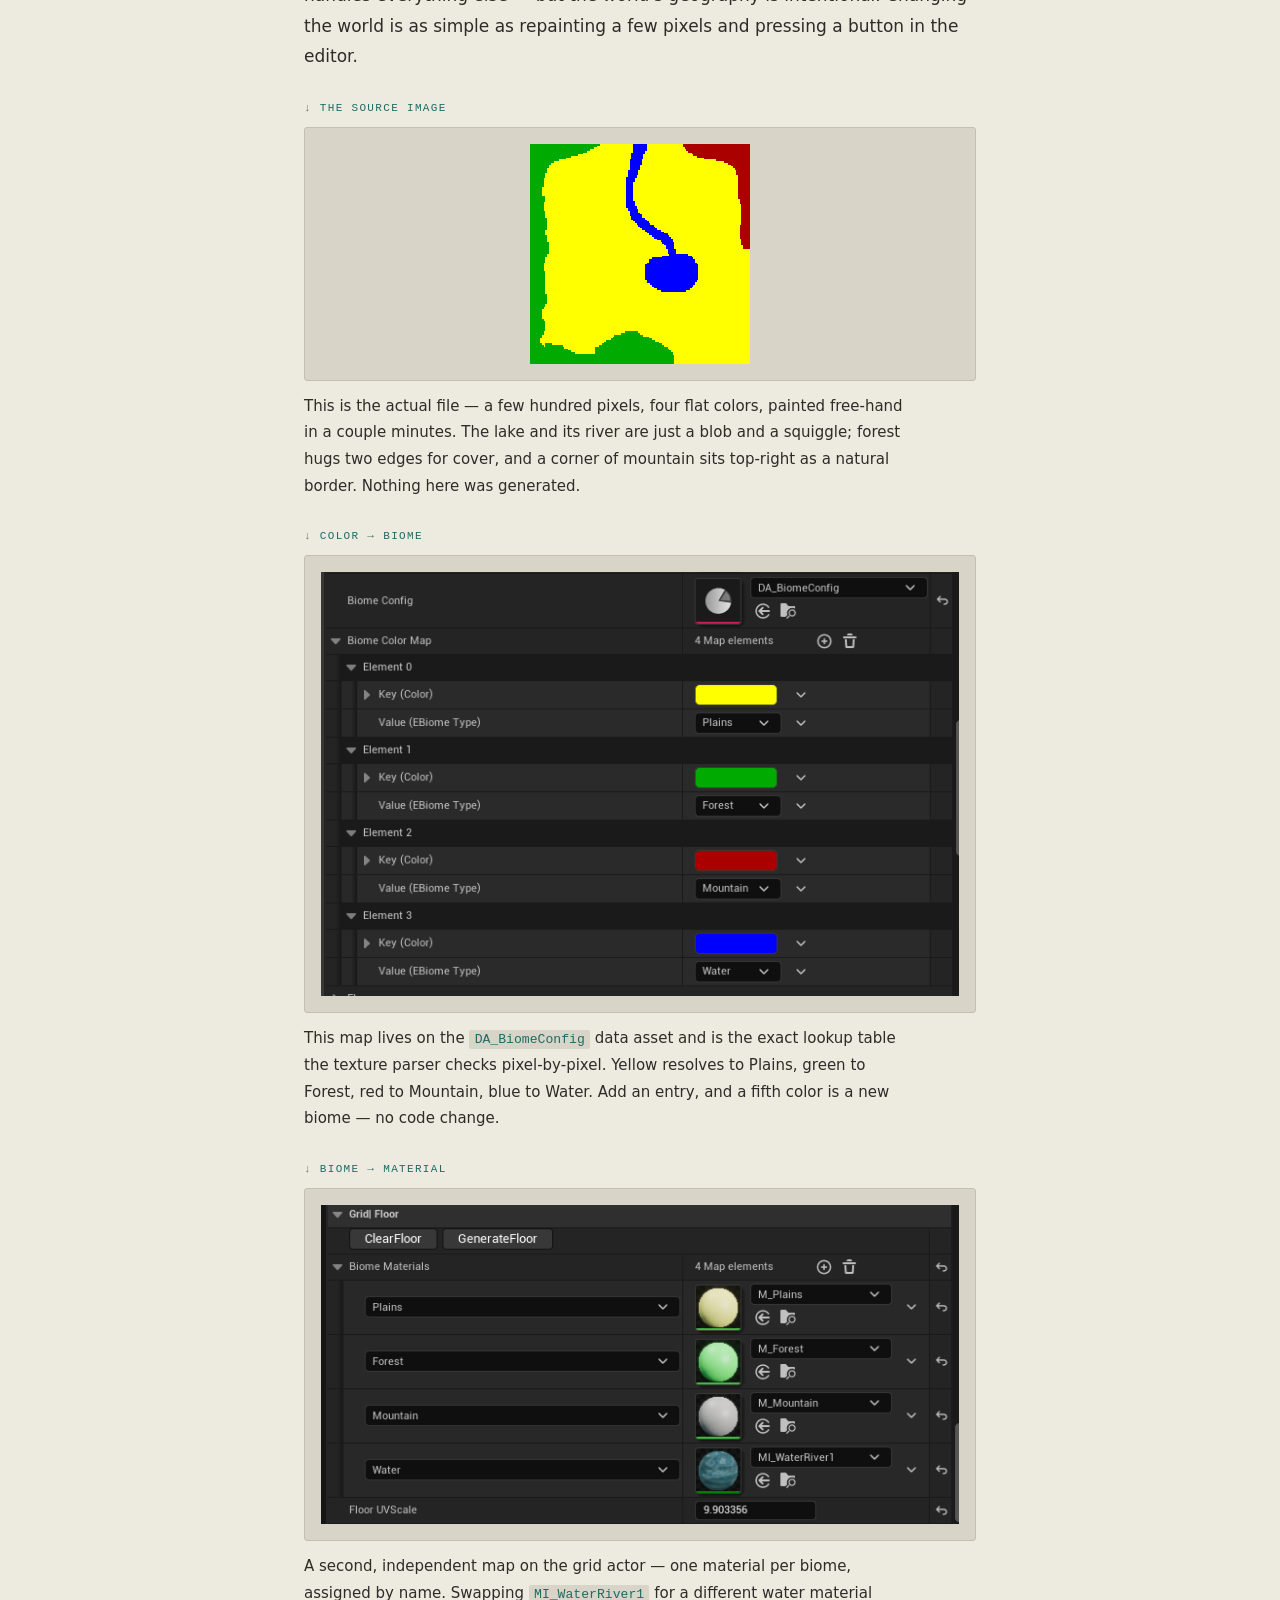
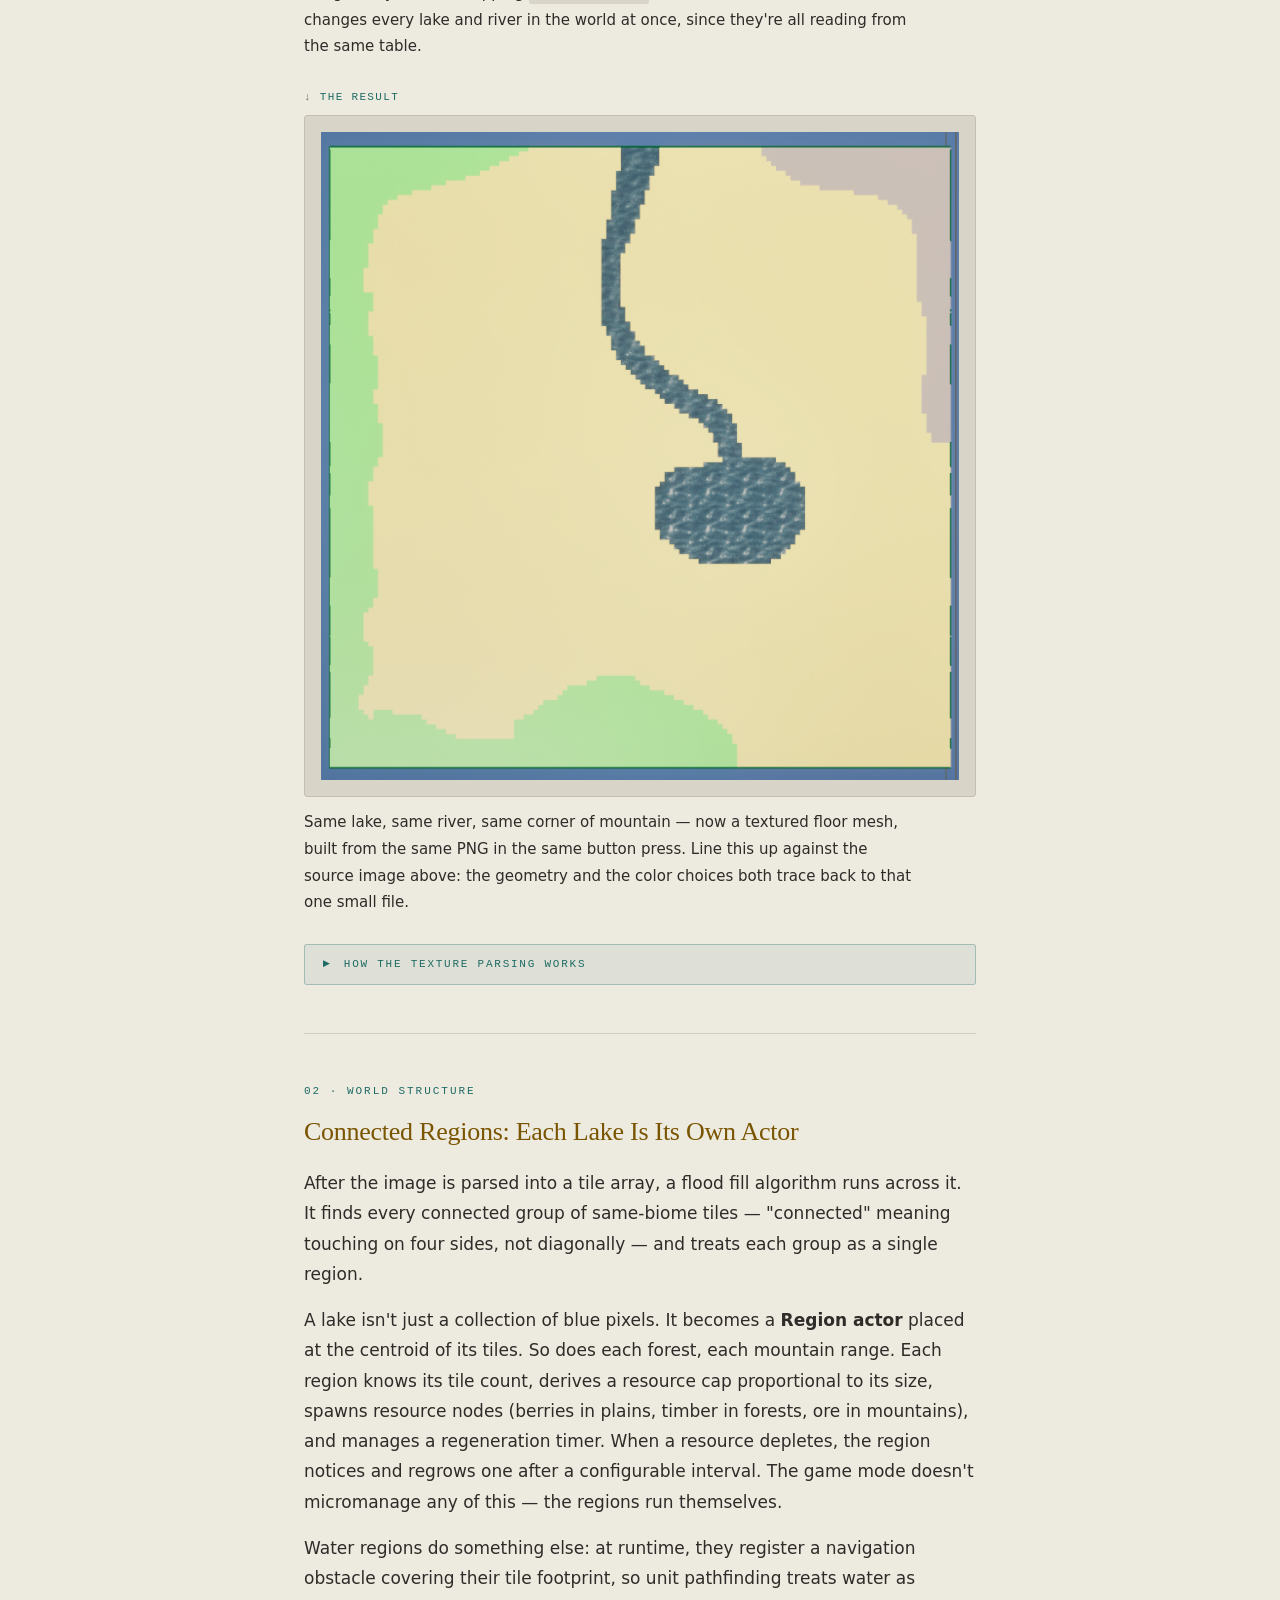
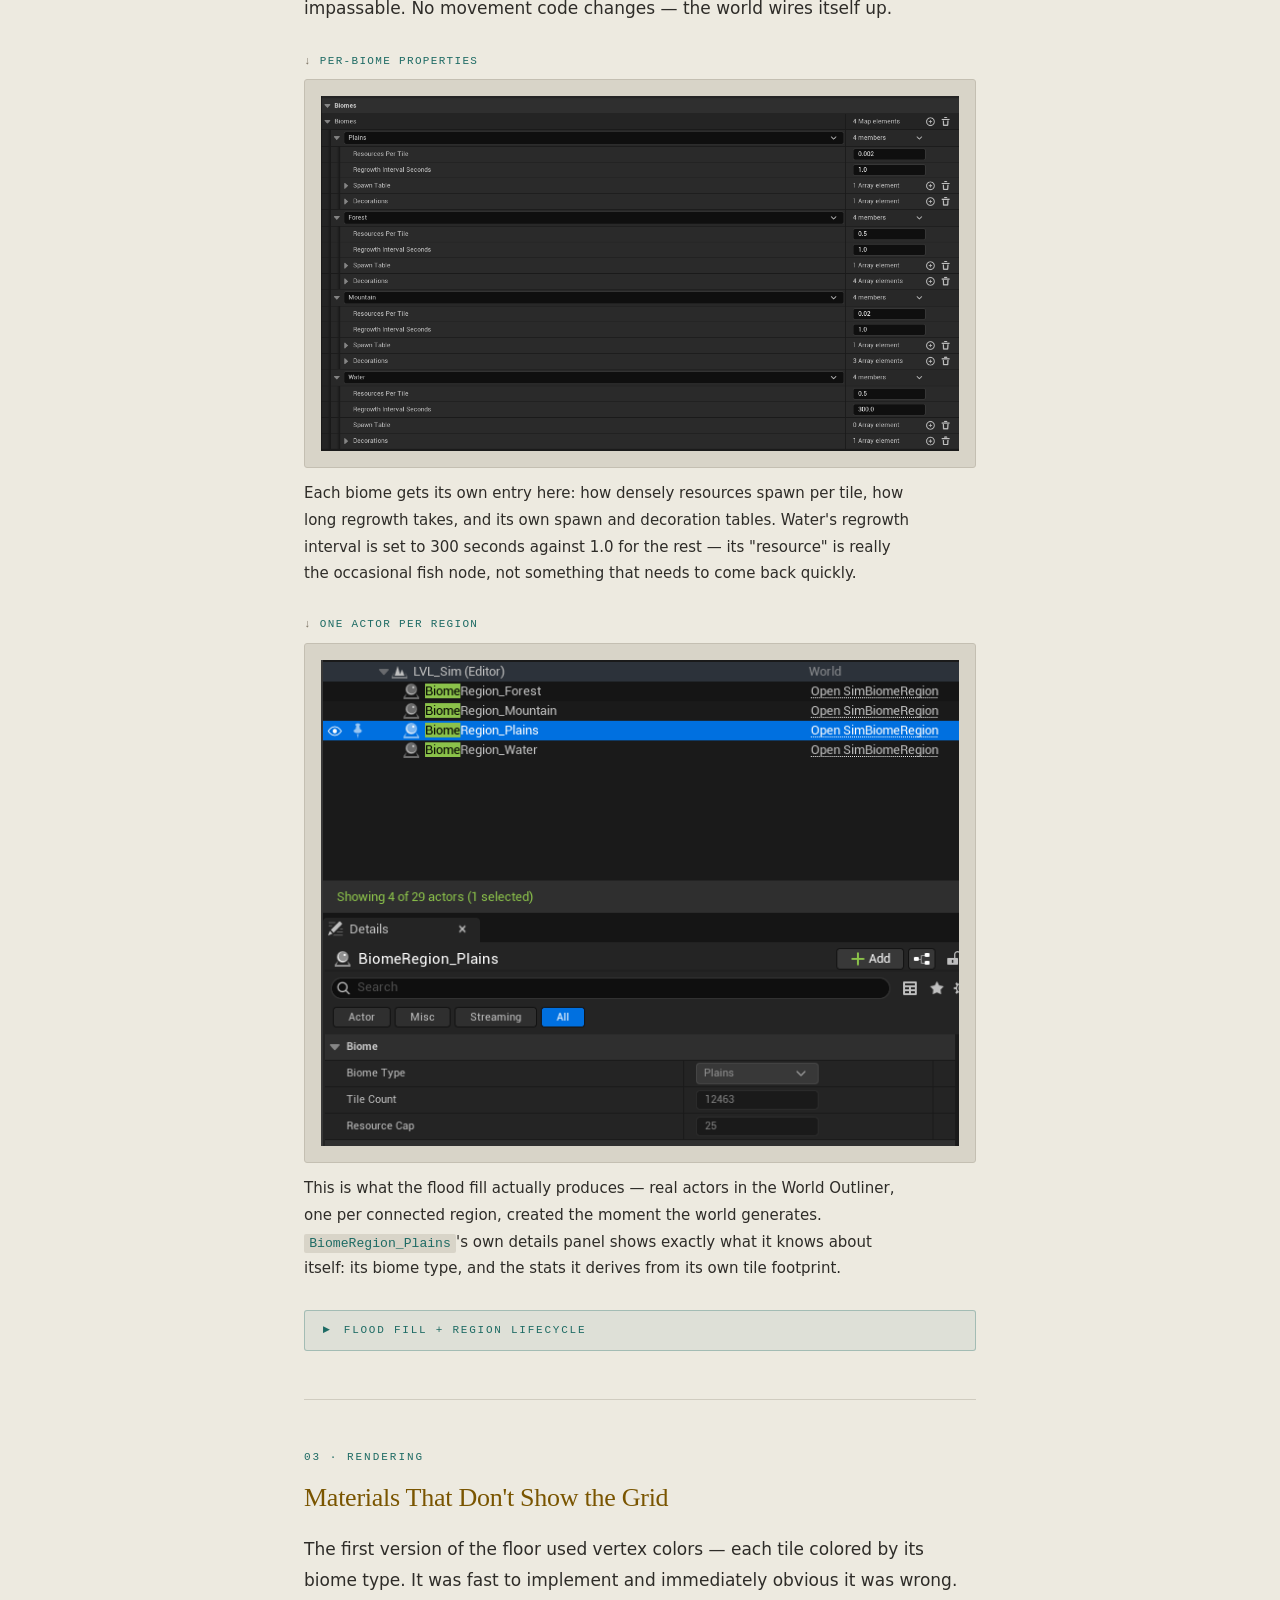
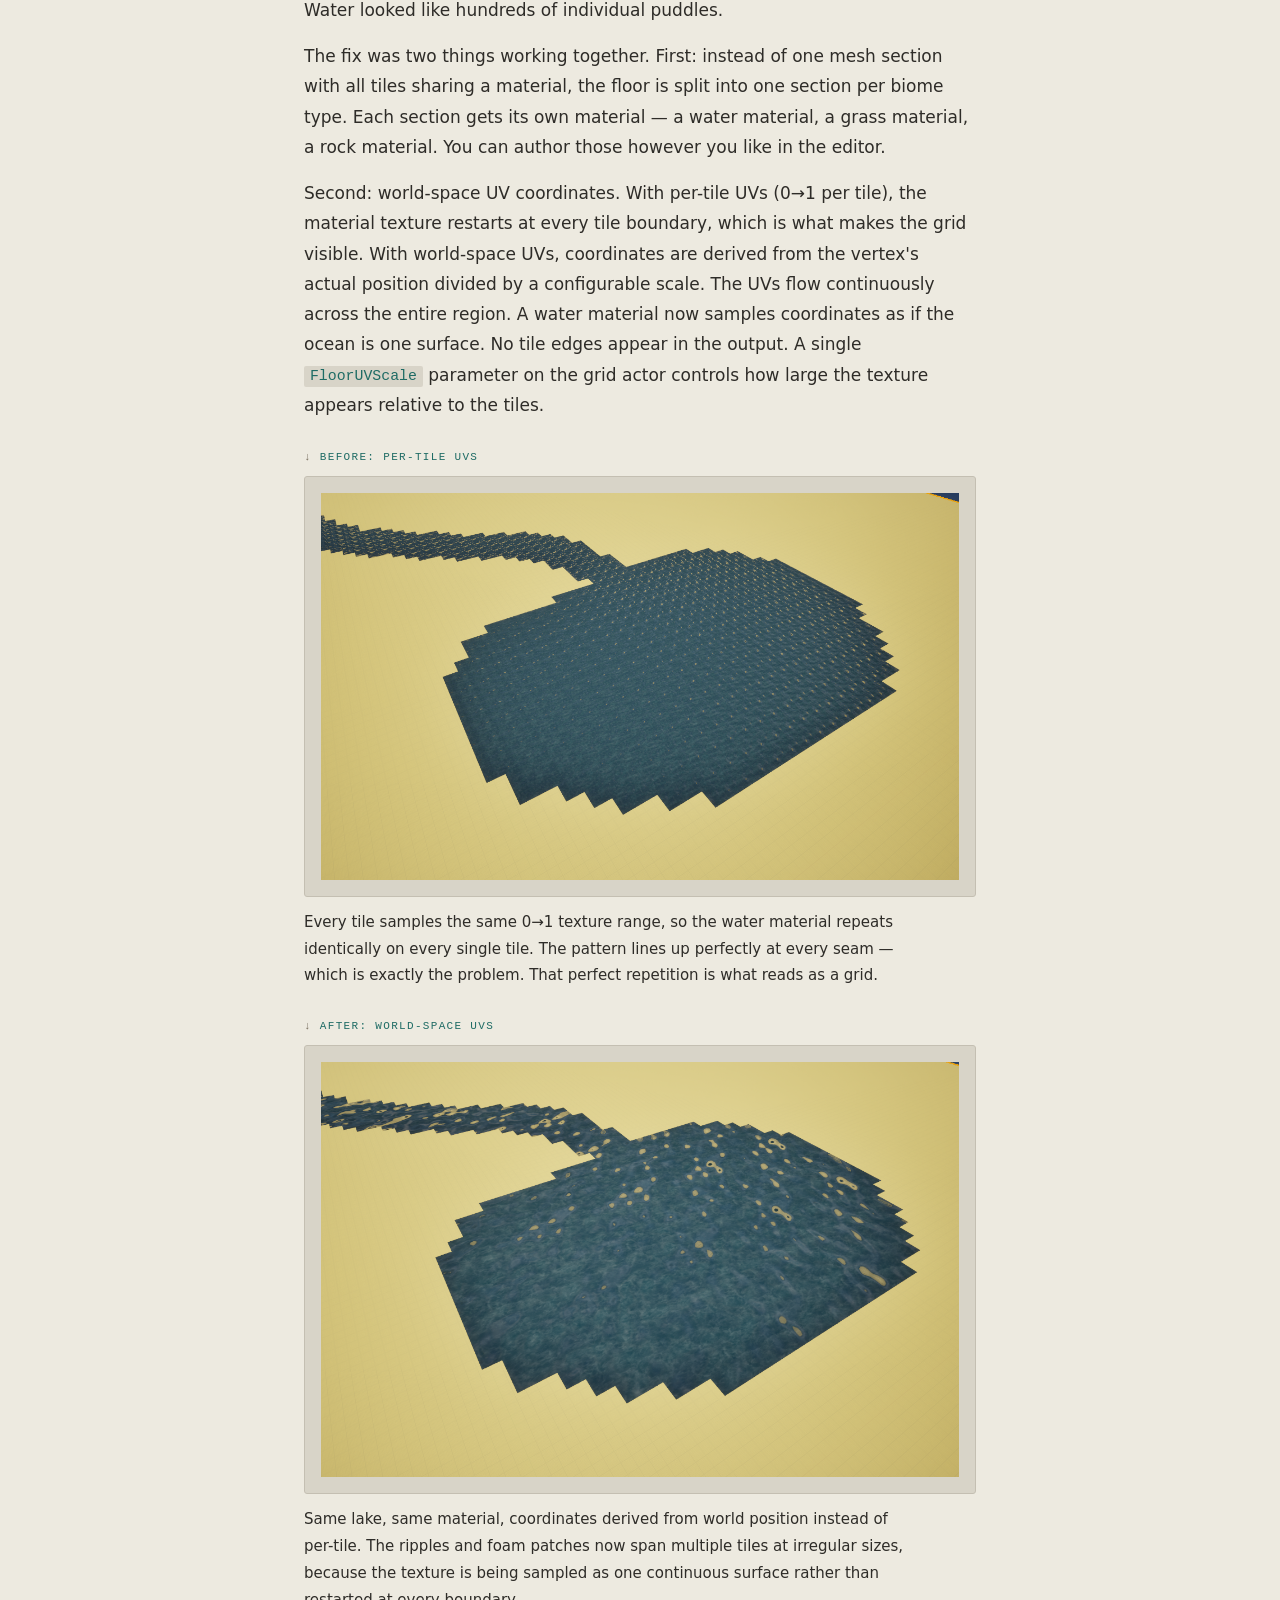
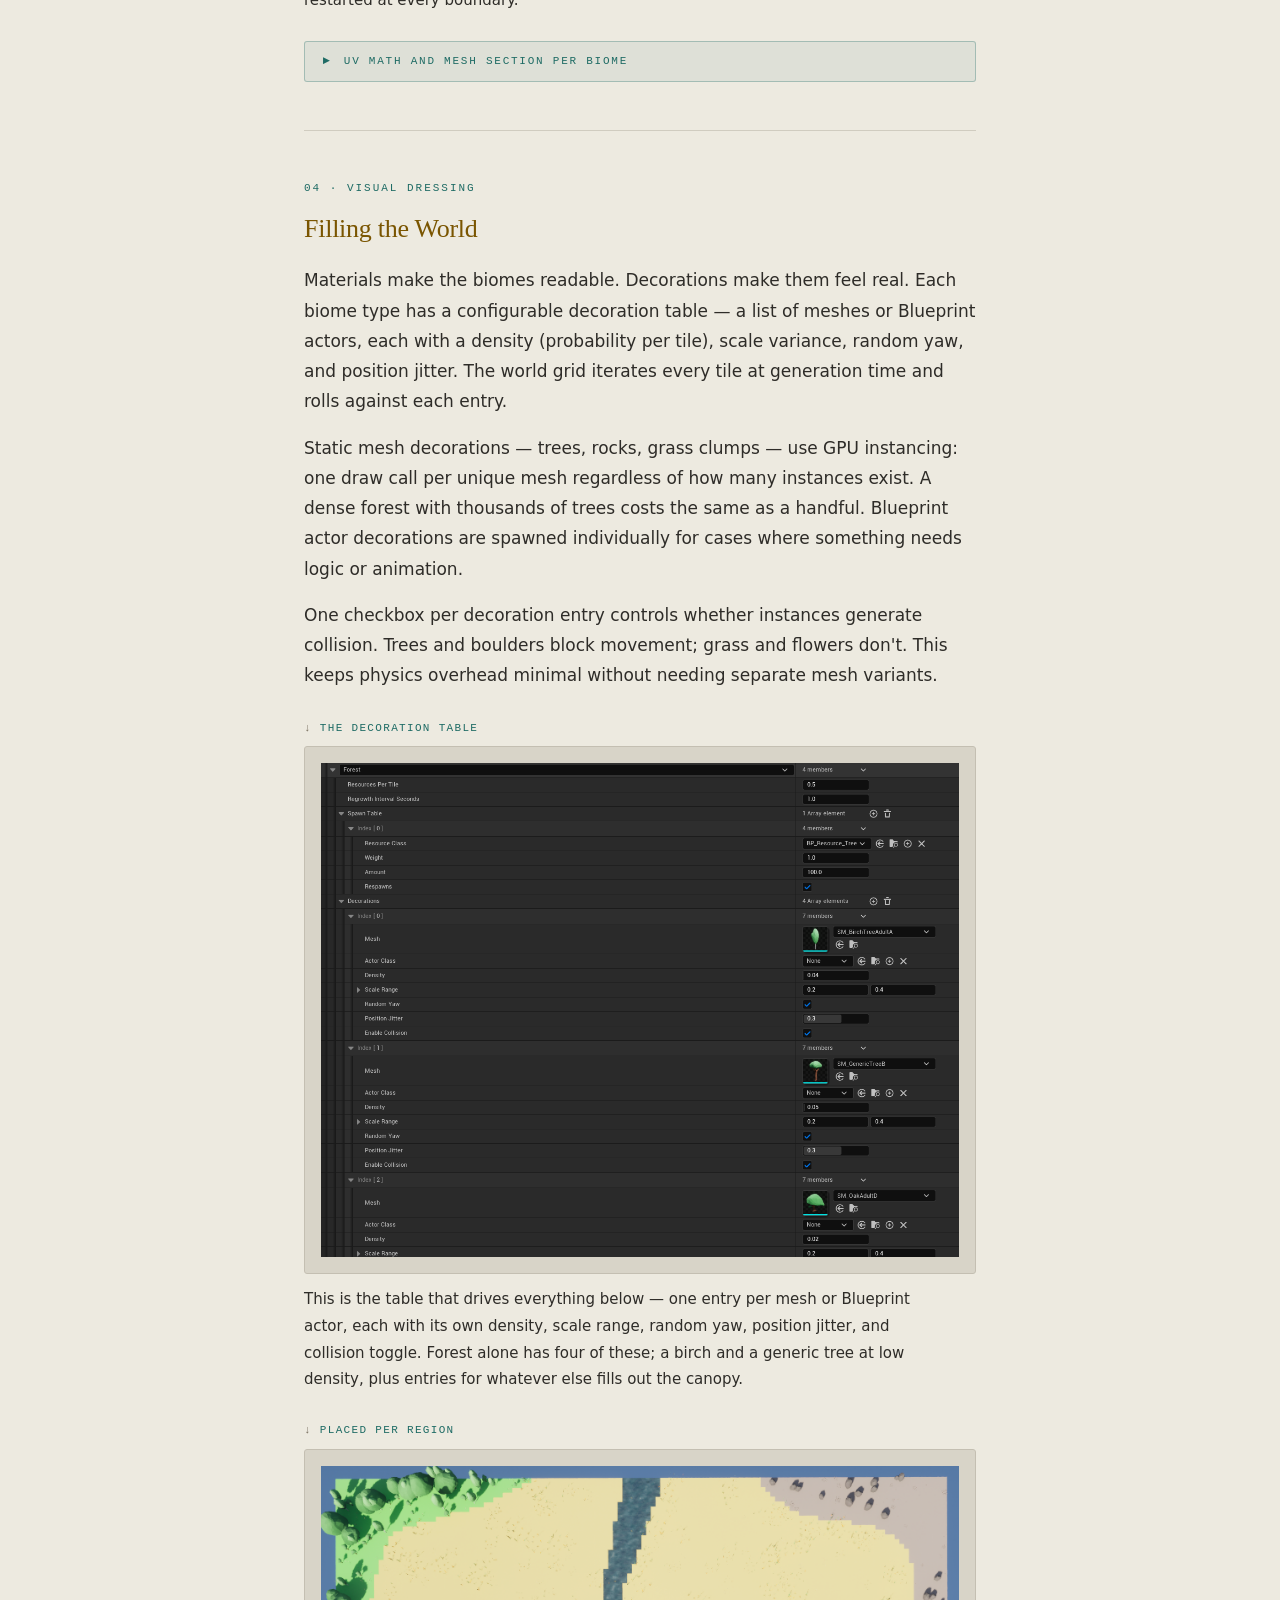
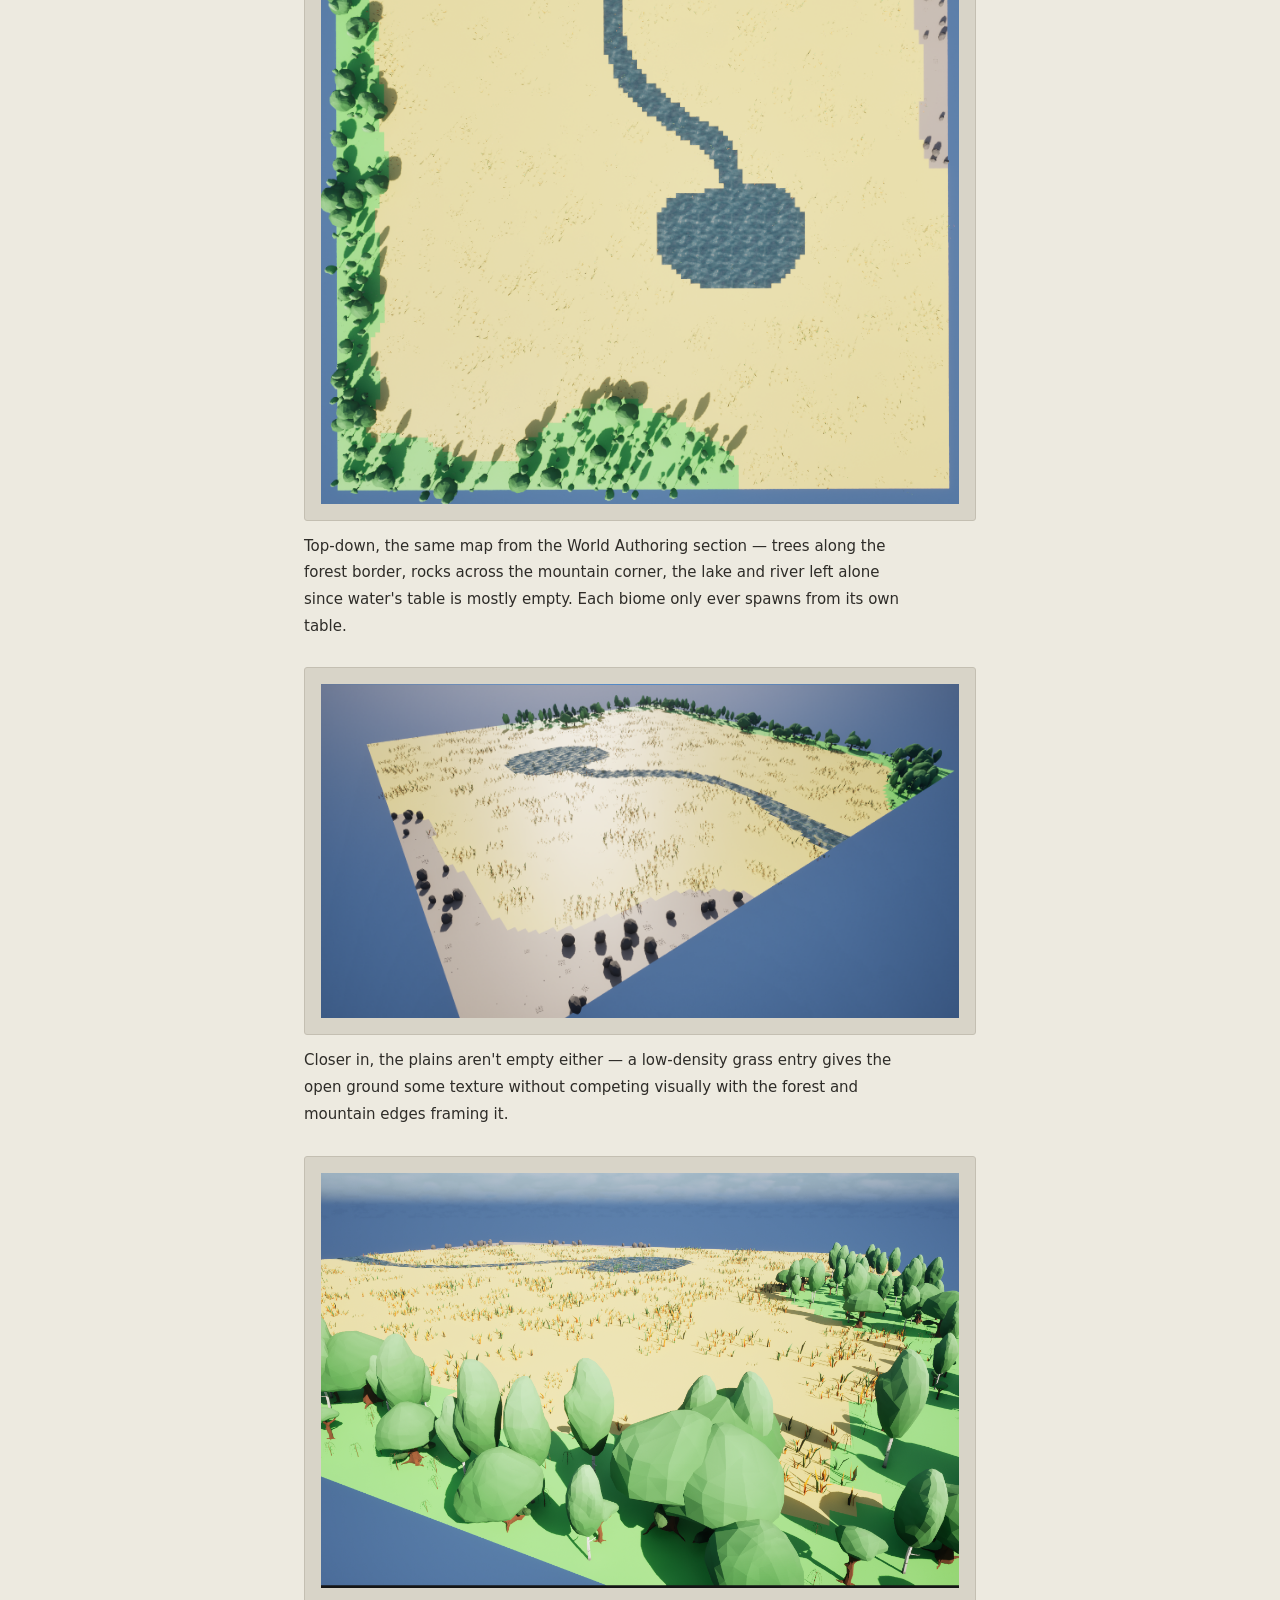
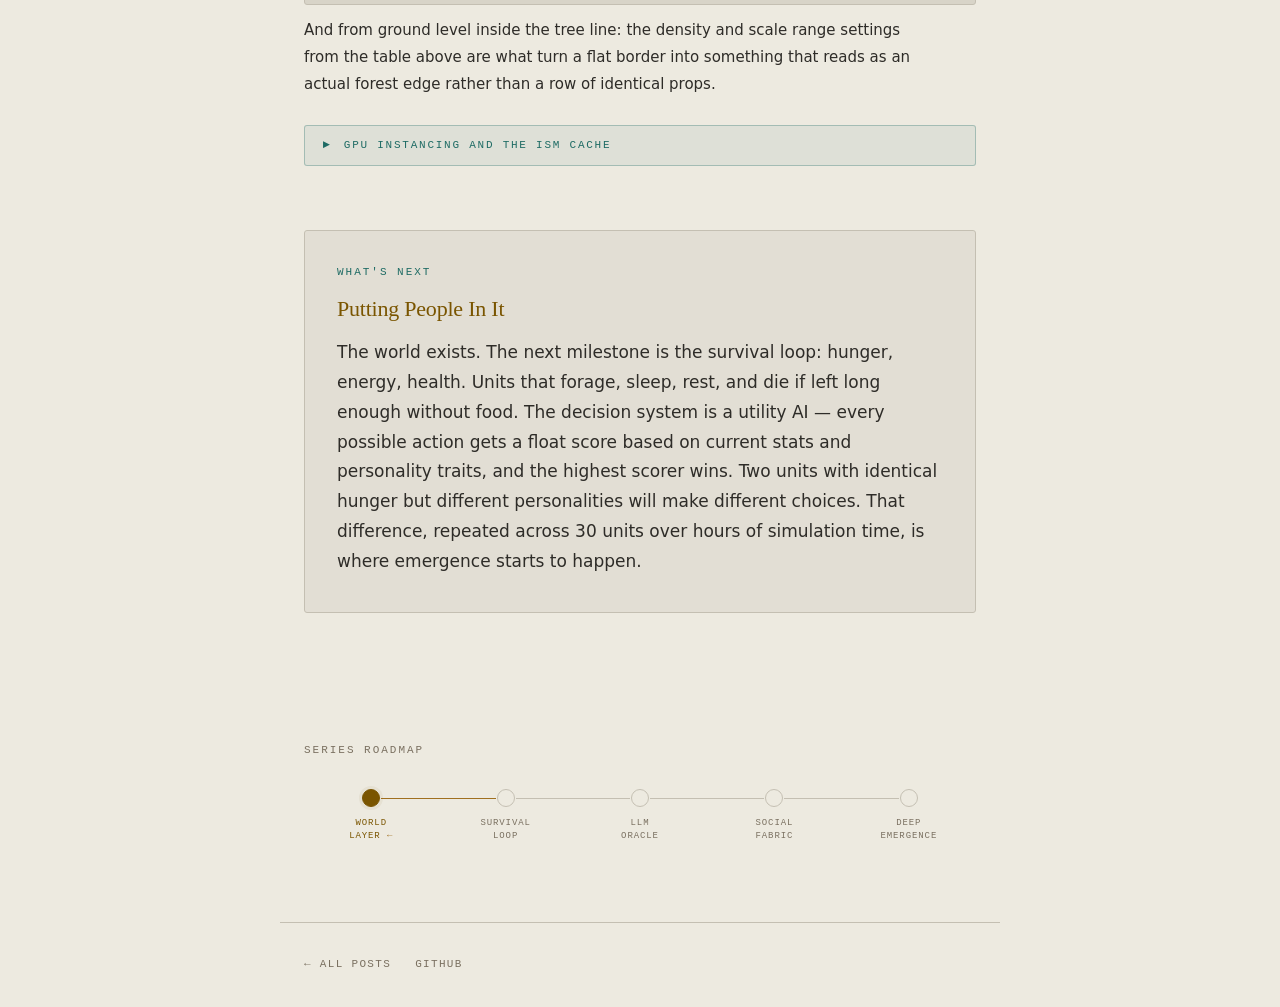
==== commit 1a1b85b9: "Add GodSim logo, real screenshots for Devlog 01, and nav/UI cleanup Replaces placeholder art in all " ====
--- a/posts/devlog-01.html
+++ b/posts/devlog-01.html
@@ -5,6 +5,7 @@
 <meta name="viewport" content="width=device-width, initial-scale=1.0">
 <title>GodSim — Devlog 01: Building a World That Runs Itself</title>
 <link rel="stylesheet" href="../style.css">
+<link rel="icon" type="image/svg+xml" href="../assets/images/logo-icon.svg">
 <style>
 body { animation: fadein 0.5s ease both; }
 @keyframes fadein {
@@ -22,10 +23,18 @@
 
 <nav class="site-nav">
   <div class="site-nav-inner">
-    <a href="../index.html" class="site-nav-logo">GodSim Devlog</a>
+    <a href="../index.html" class="site-nav-logo">
+      <svg width="22" height="22" viewBox="0 0 100 100" aria-hidden="true">
+        <path d="M8,50 Q50,10 92,50 Q50,90 8,50 Z" fill="none" stroke="var(--gold)" stroke-width="6" stroke-linejoin="round"/>
+        <circle cx="50" cy="50" r="13" fill="var(--teal)"/>
+        <line x1="50" y1="37" x2="50" y2="63" stroke="var(--bg-header)" stroke-width="3"/>
+        <line x1="37" y1="50" x2="63" y2="50" stroke="var(--bg-header)" stroke-width="3"/>
+        <circle cx="50" cy="50" r="4" fill="var(--gold)"/>
+      </svg>
+      GodSim Devlog
+    </a>
     <ul class="site-nav-links">
       <li><a href="../index.html">All Posts</a></li>
-      <li><a href="https://github.com/armaanvb/godsimblog">GitHub</a></li>
     </ul>
   </div>
 </nav>
@@ -41,7 +50,6 @@
       <span class="meta-pill active">Devlog #1</span>
       <span class="meta-pill">World Layer</span>
       <span class="meta-pill">Unreal Engine 5</span>
-      <span class="meta-pill">~8 min read</span>
     </div>
   </div>
 </header>
@@ -62,21 +70,42 @@
 
   <section class="post-section">
     <div class="section-eyebrow">01 · World Authoring</div>
-    <h2 class="section-heading">Painting a World in 10 Seconds</h2>
+    <h2 class="section-heading">Painting a World in seconds</h2>
 
     <p>The biome map is a small PNG image — a few hundred pixels wide. Yellow pixels become Plains. Green becomes Forest. Red becomes Mountain. Blue becomes Water. I painted it in a pixel editor in about a minute. The engine reads it directly, and one pixel becomes one tile in the world.</p>
 
     <p>The appeal of this over procedural generation: I can hand-sculpt the world's shape. I know where I want the water, where I want mountains to create natural borders, where I want open plains for foragers to roam. The simulation handles everything else — but the world's geography is intentional. Changing the world is as simple as repainting a few pixels and pressing a button in the editor.</p>
 
     <div class="media-block">
-      <div class="media-placeholder wide">
-        <div class="ph-icon">🗺</div>
-        <div class="ph-label">
-          <strong>Biome Map Image</strong>
-          The PNG painted in a pixel editor — yellow plains, green forest, red mountain, blue water
-        </div>
-      </div>
-      <p class="media-caption">[ Replace with screenshot of the biome map PNG ]</p>
+      <div class="media-note-title">The Source Image</div>
+      <div class="media-image pixel">
+        <img src="../assets/images/PixelDrawing.png" alt="The hand-painted biome map: yellow plains, a green forest border, a red mountain corner, and a blue lake with a river trailing off it">
+      </div>
+      <p class="media-note">This is the actual file — a few hundred pixels, four flat colors, painted free-hand in a couple minutes. The lake and its river are just a blob and a squiggle; forest hugs two edges for cover, and a corner of mountain sits top-right as a natural border. Nothing here was generated.</p>
+    </div>
+
+    <div class="media-block">
+      <div class="media-note-title">Color → Biome</div>
+      <div class="media-image">
+        <img src="../assets/images/BiomeColorMap.png" alt="The BiomeColorMap details panel on the DA_BiomeConfig asset, mapping yellow to Plains, green to Forest, red to Mountain, and blue to Water">
+      </div>
+      <p class="media-note">This map lives on the <code>DA_BiomeConfig</code> data asset and is the exact lookup table the texture parser checks pixel-by-pixel. Yellow resolves to Plains, green to Forest, red to Mountain, blue to Water. Add an entry, and a fifth color is a new biome — no code change.</p>
+    </div>
+
+    <div class="media-block">
+      <div class="media-note-title">Biome → Material</div>
+      <div class="media-image">
+        <img src="../assets/images/BiomeMaterials.png" alt="The BiomeMaterials details panel on the grid actor, assigning M_Plains, M_Forest, M_Mountain, and MI_WaterRiver1 to each biome type">
+      </div>
+      <p class="media-note">A second, independent map on the grid actor — one material per biome, assigned by name. Swapping <code>MI_WaterRiver1</code> for a different water material changes every lake and river in the world at once, since they're all reading from the same table.</p>
+    </div>
+
+    <div class="media-block">
+      <div class="media-note-title">The Result</div>
+      <div class="media-image">
+        <img src="../assets/images/GeneratedFloor.png" alt="The generated floor mesh, showing the same lake, river, forest border, and mountain corner as the source pixel drawing, now rendered with real materials">
+      </div>
+      <p class="media-note">Same lake, same river, same corner of mountain — now a textured floor mesh, built from the same PNG in the same button press. Line this up against the source image above: the geometry and the color choices both trace back to that one small file.</p>
     </div>
 
     <details>
@@ -111,14 +140,19 @@
     <p>Water regions do something else: at runtime, they register a navigation obstacle covering their tile footprint, so unit pathfinding treats water as impassable. No movement code changes — the world wires itself up.</p>
 
     <div class="media-block">
-      <div class="media-placeholder tall">
-        <div class="ph-icon">🌍</div>
-        <div class="ph-label">
-          <strong>Generated World</strong>
-          The world after generation — regions visible in the World Outliner, floor mesh colored by biome
-        </div>
-      </div>
-      <p class="media-caption">[ Replace with screenshot or short clip of the generated world ]</p>
+      <div class="media-note-title">Per-Biome Properties</div>
+      <div class="media-image">
+        <img src="../assets/images/BiomeConfig.png" alt="The Biomes map on the config data asset, showing Resources Per Tile, Regrowth Interval Seconds, Spawn Table, and Decorations set independently for Plains, Forest, Mountain, and Water">
+      </div>
+      <p class="media-note">Each biome gets its own entry here: how densely resources spawn per tile, how long regrowth takes, and its own spawn and decoration tables. Water's regrowth interval is set to 300 seconds against 1.0 for the rest — its "resource" is really the occasional fish node, not something that needs to come back quickly.</p>
+    </div>
+
+    <div class="media-block">
+      <div class="media-note-title">One Actor Per Region</div>
+      <div class="media-image">
+        <img src="../assets/images/GeneratedBiomeActors.png" alt="The World Outliner filtered to BiomeRegion actors, showing 4 of 29 total, with the Details panel for BiomeRegion_Plains showing Biome Type Plains, Tile Count 12463, Resource Cap 25">
+      </div>
+      <p class="media-note">This is what the flood fill actually produces — real actors in the World Outliner, one per connected region, created the moment the world generates. <code>BiomeRegion_Plains</code>'s own details panel shows exactly what it knows about itself: its biome type, and the stats it derives from its own tile footprint.</p>
     </div>
 
     <details>
@@ -149,25 +183,26 @@
     <div class="section-eyebrow">03 · Rendering</div>
     <h2 class="section-heading">Materials That Don't Show the Grid</h2>
 
-    <p>The first version of the floor used vertex colors — each tile colored by its biome type. It was fast to implement and immediately obvious it was wrong. Every tile was a visible square. Water looked like hundreds of individual puddles.</p>
-
-    <div class="pull-quote">
-      "Water looked like hundreds of individual puddles. Each one perfectly grid-aligned."
-    </div>
+    <p>The first version of the floor used vertex colors — each tile colored by its biome type. It was fast to implement and immediately obvious it was wrong. Water looked like hundreds of individual puddles.</p>
 
     <p>The fix was two things working together. First: instead of one mesh section with all tiles sharing a material, the floor is split into one section per biome type. Each section gets its own material — a water material, a grass material, a rock material. You can author those however you like in the editor.</p>
 
     <p>Second: world-space UV coordinates. With per-tile UVs (0→1 per tile), the material texture restarts at every tile boundary, which is what makes the grid visible. With world-space UVs, coordinates are derived from the vertex's actual position divided by a configurable scale. The UVs flow continuously across the entire region. A water material now samples coordinates as if the ocean is one surface. No tile edges appear in the output. A single <code>FloorUVScale</code> parameter on the grid actor controls how large the texture appears relative to the tiles.</p>
 
     <div class="media-block">
-      <div class="media-placeholder wide">
-        <div class="ph-icon">🎨</div>
-        <div class="ph-label">
-          <strong>Before / After</strong>
-          Vertex colors (blocky, grid visible) vs. per-biome materials with world-space UVs (seamless)
-        </div>
-      </div>
-      <p class="media-caption">[ Replace with before/after comparison screenshot ]</p>
+      <div class="media-note-title">Before: Per-Tile UVs</div>
+      <div class="media-image">
+        <img src="../assets/images/BeforeTiles.png" alt="The lake and river with per-tile UVs, showing the water texture repeating identically on every tile in a visible grid pattern">
+      </div>
+      <p class="media-note">Every tile samples the same 0→1 texture range, so the water material repeats identically on every single tile. The pattern lines up perfectly at every seam — which is exactly the problem. That perfect repetition is what reads as a grid.</p>
+    </div>
+
+    <div class="media-block">
+      <div class="media-note-title">After: World-Space UVs</div>
+      <div class="media-image">
+        <img src="../assets/images/AfterTiles.png" alt="The same lake and river with world-space UVs, showing the water texture flowing continuously across tiles with no repeating pattern or visible seams">
+      </div>
+      <p class="media-note">Same lake, same material, coordinates derived from world position instead of per-tile. The ripples and foam patches now span multiple tiles at irregular sizes, because the texture is being sampled as one continuous surface rather than restarted at every boundary.</p>
     </div>
 
     <details>
@@ -204,14 +239,33 @@
     <p>One checkbox per decoration entry controls whether instances generate collision. Trees and boulders block movement; grass and flowers don't. This keeps physics overhead minimal without needing separate mesh variants.</p>
 
     <div class="media-block">
-      <div class="media-placeholder tall">
-        <div class="ph-icon">🌲</div>
-        <div class="ph-label">
-          <strong>Decorated World</strong>
-          The world after running Generate Decorations — trees, rocks, and ground cover placed per biome
-        </div>
-      </div>
-      <p class="media-caption">[ Replace with screenshot of the fully decorated world ]</p>
+      <div class="media-note-title">The Decoration Table</div>
+      <div class="media-image">
+        <img src="../assets/images/BiomeConfigResourceDecorationtable.png" alt="The Forest biome's decoration table, listing mesh entries like SM_BirchTreeAdultA and SM_GenericTreeB, each with its own Density, Scale Range, Random Yaw, Position Jitter, and Enable Collision settings">
+      </div>
+      <p class="media-note">This is the table that drives everything below — one entry per mesh or Blueprint actor, each with its own density, scale range, random yaw, position jitter, and collision toggle. Forest alone has four of these; a birch and a generic tree at low density, plus entries for whatever else fills out the canopy.</p>
+    </div>
+
+    <div class="media-block">
+      <div class="media-note-title">Placed Per Region</div>
+      <div class="media-image">
+        <img src="../assets/images/SpawnedAssets_1.png" alt="Top-down view of the generated world with trees lining the forest edges, rocks scattered across the mountain corner, and the lake and river left bare">
+      </div>
+      <p class="media-note">Top-down, the same map from the World Authoring section — trees along the forest border, rocks across the mountain corner, the lake and river left alone since water's table is mostly empty. Each biome only ever spawns from its own table.</p>
+    </div>
+
+    <div class="media-block">
+      <div class="media-image">
+        <img src="../assets/images/SpawnedAssets_2.png" alt="Angled view of the plains showing scattered grass clumps at low density, with a tree line along one edge and boulders along another">
+      </div>
+      <p class="media-note">Closer in, the plains aren't empty either — a low-density grass entry gives the open ground some texture without competing visually with the forest and mountain edges framing it.</p>
+    </div>
+
+    <div class="media-block">
+      <div class="media-image">
+        <img src="../assets/images/SpawnedAssets_3.png" alt="Ground-level view inside the forest, showing dense tree cover along the border with the lake and grass visible through the gaps">
+      </div>
+      <p class="media-note">And from ground level inside the tree line: the density and scale range settings from the table above are what turn a flat border into something that reads as an actual forest edge rather than a row of identical props.</p>
     </div>
 
     <details>
--- a/style.css
+++ b/style.css
@@ -152,6 +152,9 @@
 }
 
 .site-nav-logo {
+  display: flex;
+  align-items: center;
+  gap: 0.55rem;
   font-family: 'Courier New', Courier, monospace;
   font-size: 0.75rem;
   letter-spacing: 0.18em;
@@ -161,7 +164,9 @@
   flex-shrink: 0;
 }
 
+.site-nav-logo svg { display: block; flex-shrink: 0; }
 .site-nav-logo:hover { color: var(--gold-dim); }
+.site-nav-logo:hover svg path { stroke: var(--gold-dim); }
 
 .site-nav-links {
   display: flex;
@@ -396,6 +401,40 @@
   padding-left: 0.25rem;
 }
 
+/* ── Real screenshots ────────────────────────────────────────────────── */
+
+.media-image {
+  border: 1px solid var(--border);
+  border-radius: 3px;
+  background: var(--ph-bg);
+  display: flex;
+  align-items: center;
+  justify-content: center;
+  padding: 1rem;
+  margin-bottom: 0.75rem;
+}
+
+.media-image img { display: block; max-width: 100%; height: auto; }
+.media-image.pixel img { image-rendering: pixelated; width: 220px; max-width: 100%; }
+
+.media-note-title {
+  font-family: 'Courier New', Courier, monospace;
+  font-size: 0.6875rem;
+  letter-spacing: 0.12em;
+  text-transform: uppercase;
+  color: var(--teal);
+  margin-bottom: 0.5rem;
+}
+
+.media-note-title::before { content: '↓ '; color: var(--text-dim); }
+
+.media-note {
+  font-size: 0.9375rem;
+  color: var(--text-dim);
+  line-height: 1.65;
+  max-width: 60ch;
+}
+
 /* ── Expandable tech sections ────────────────────────────────────────── */
 
 details {
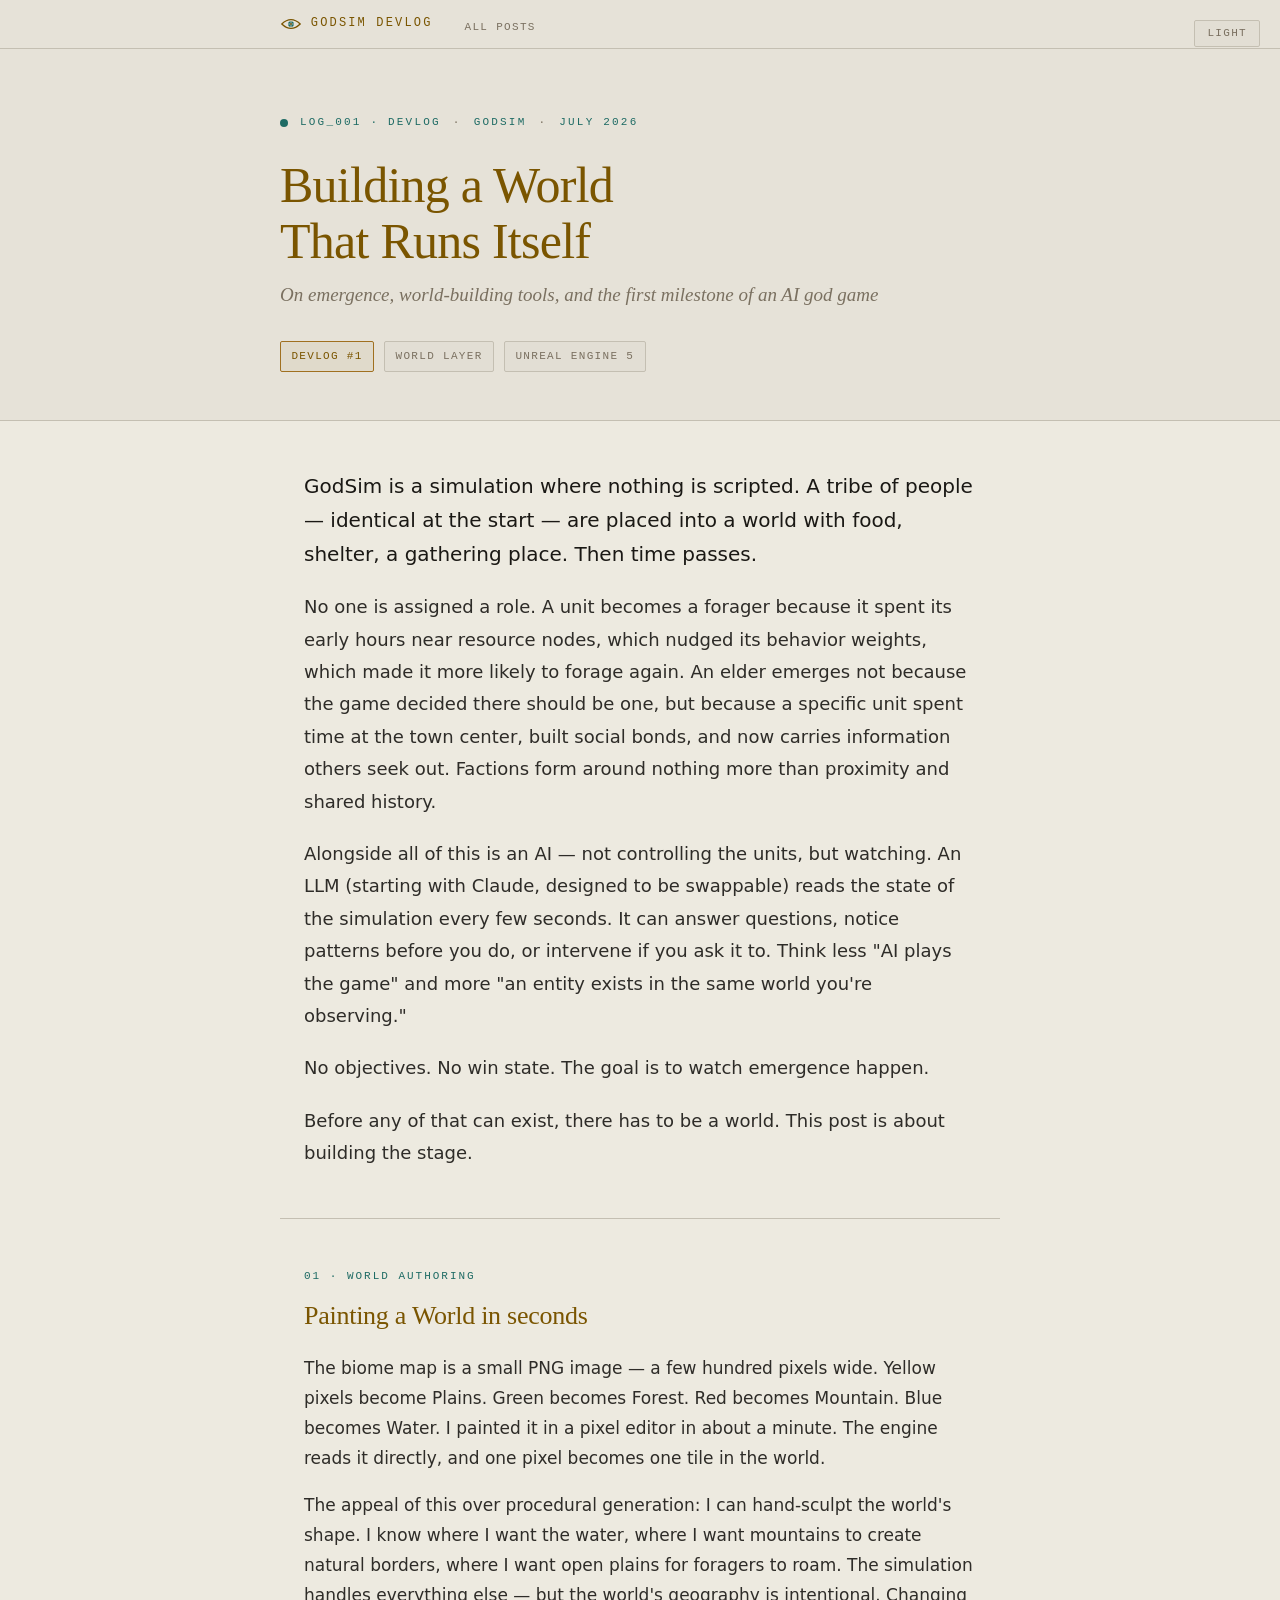
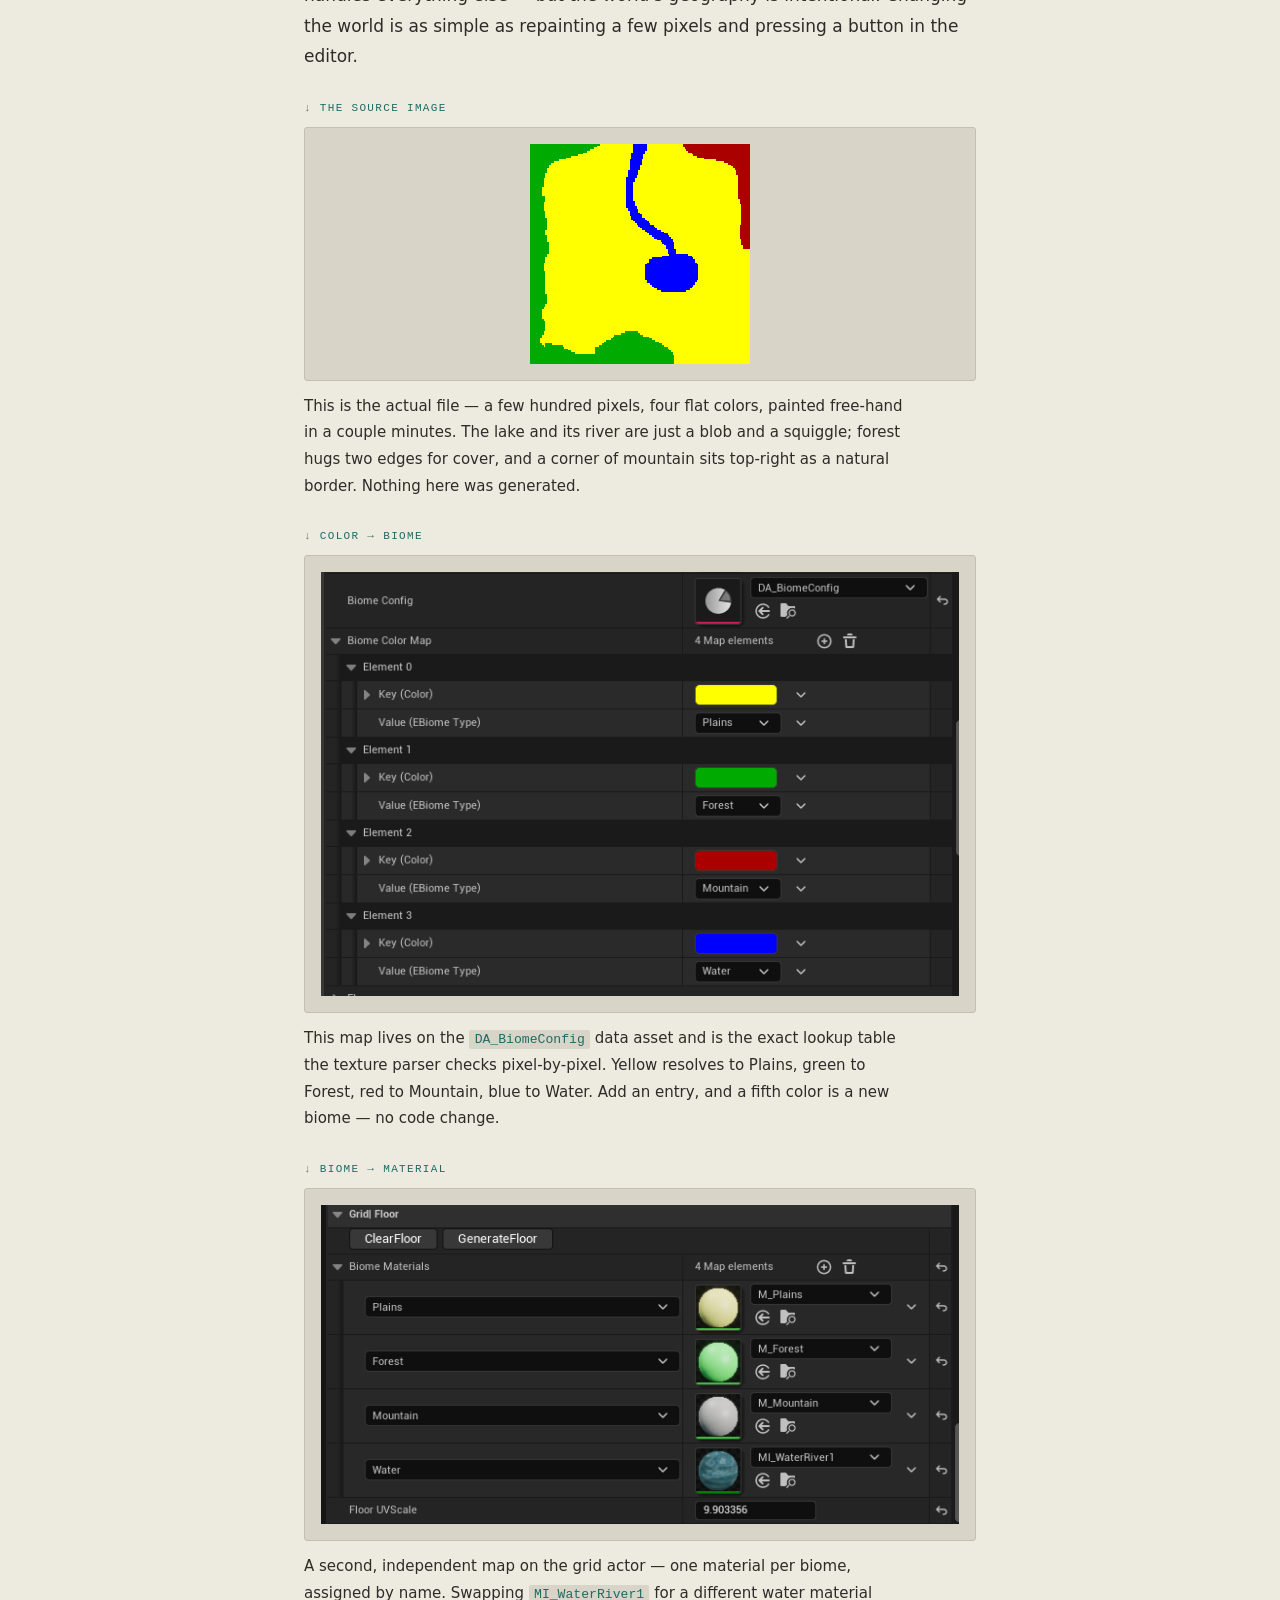
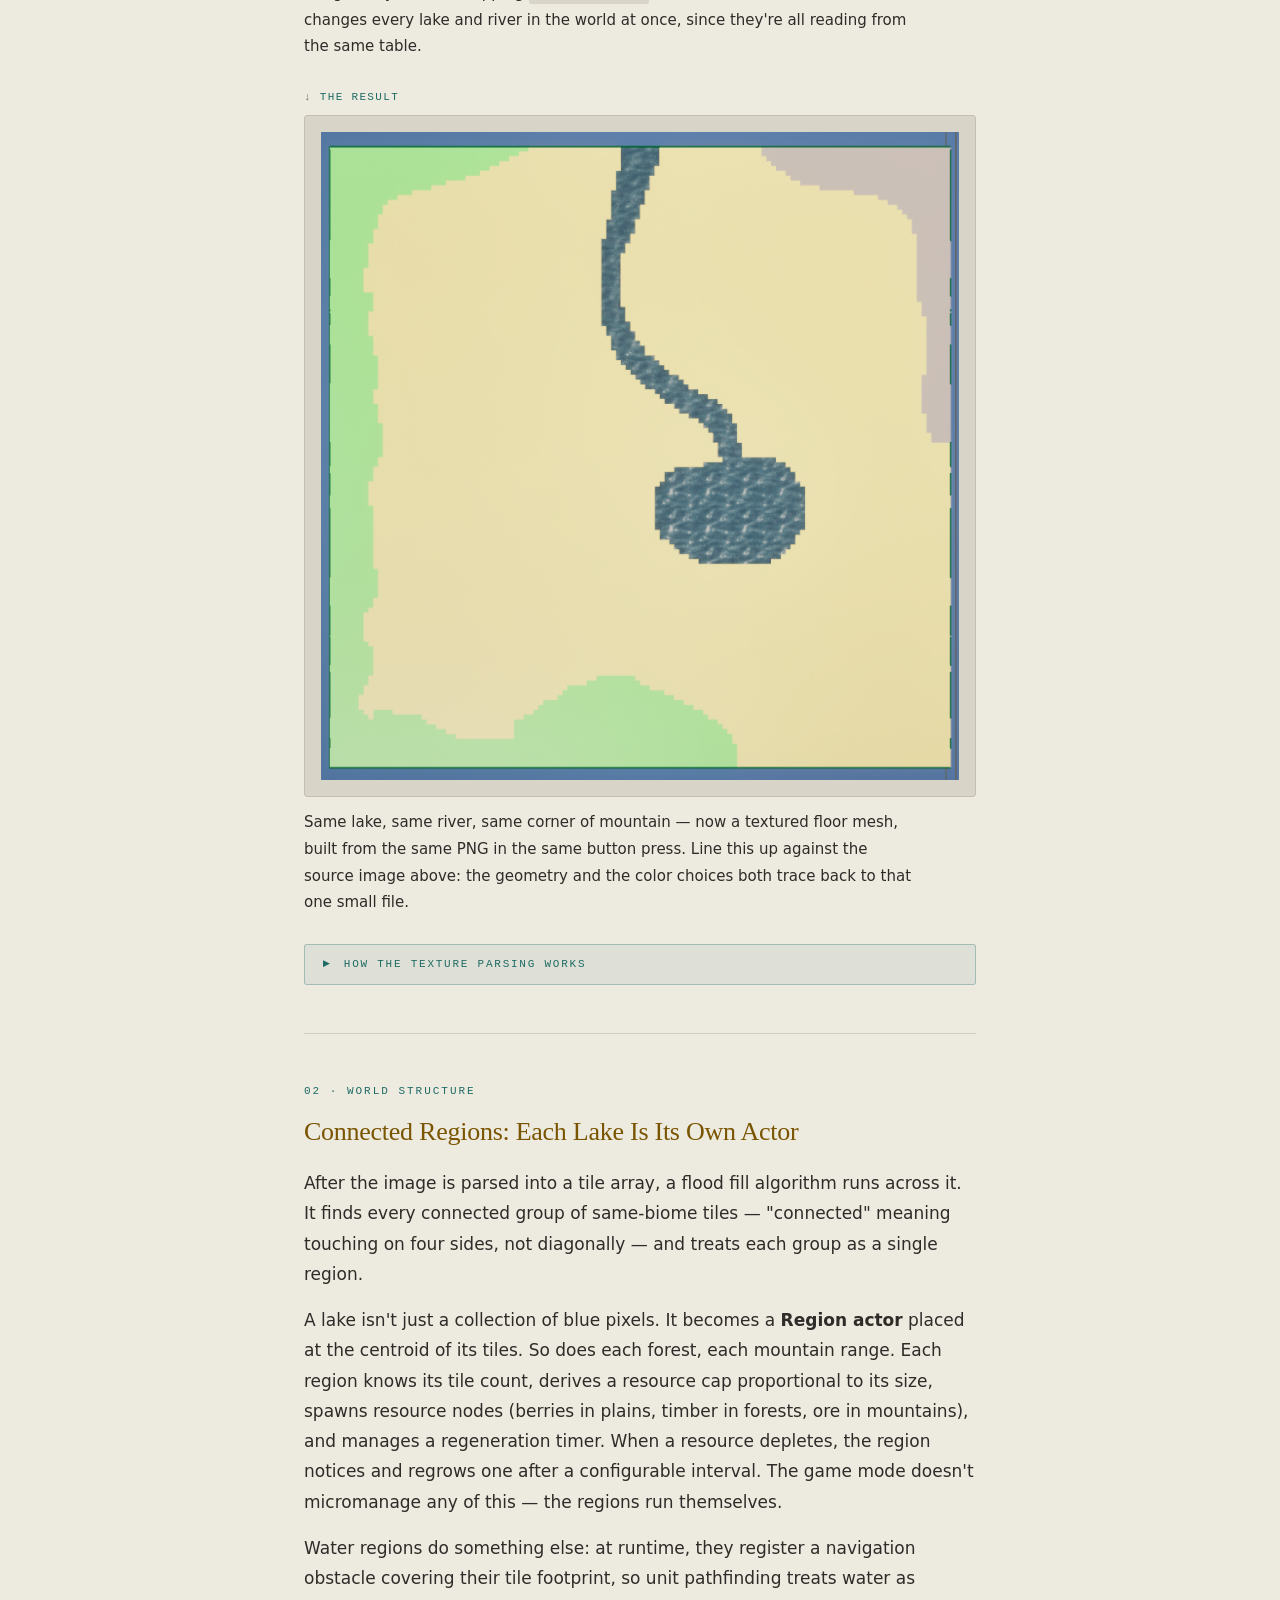
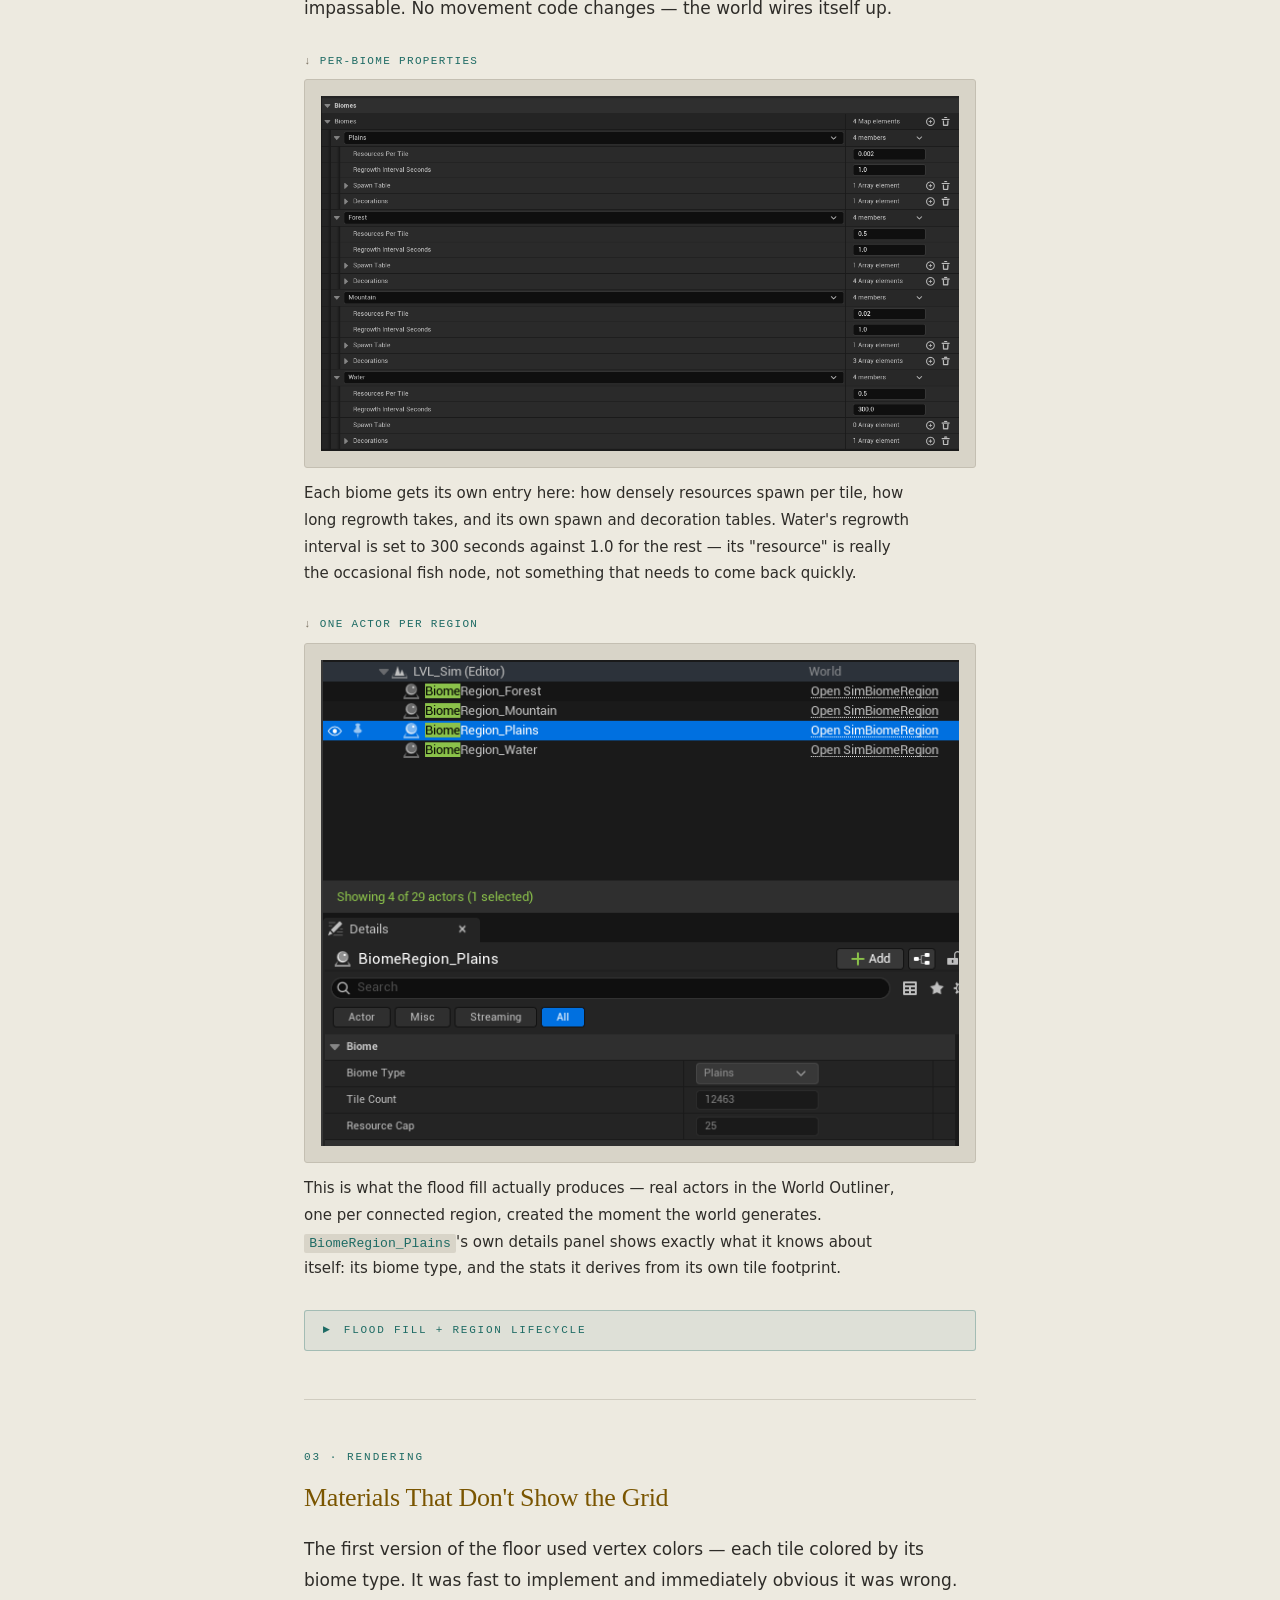
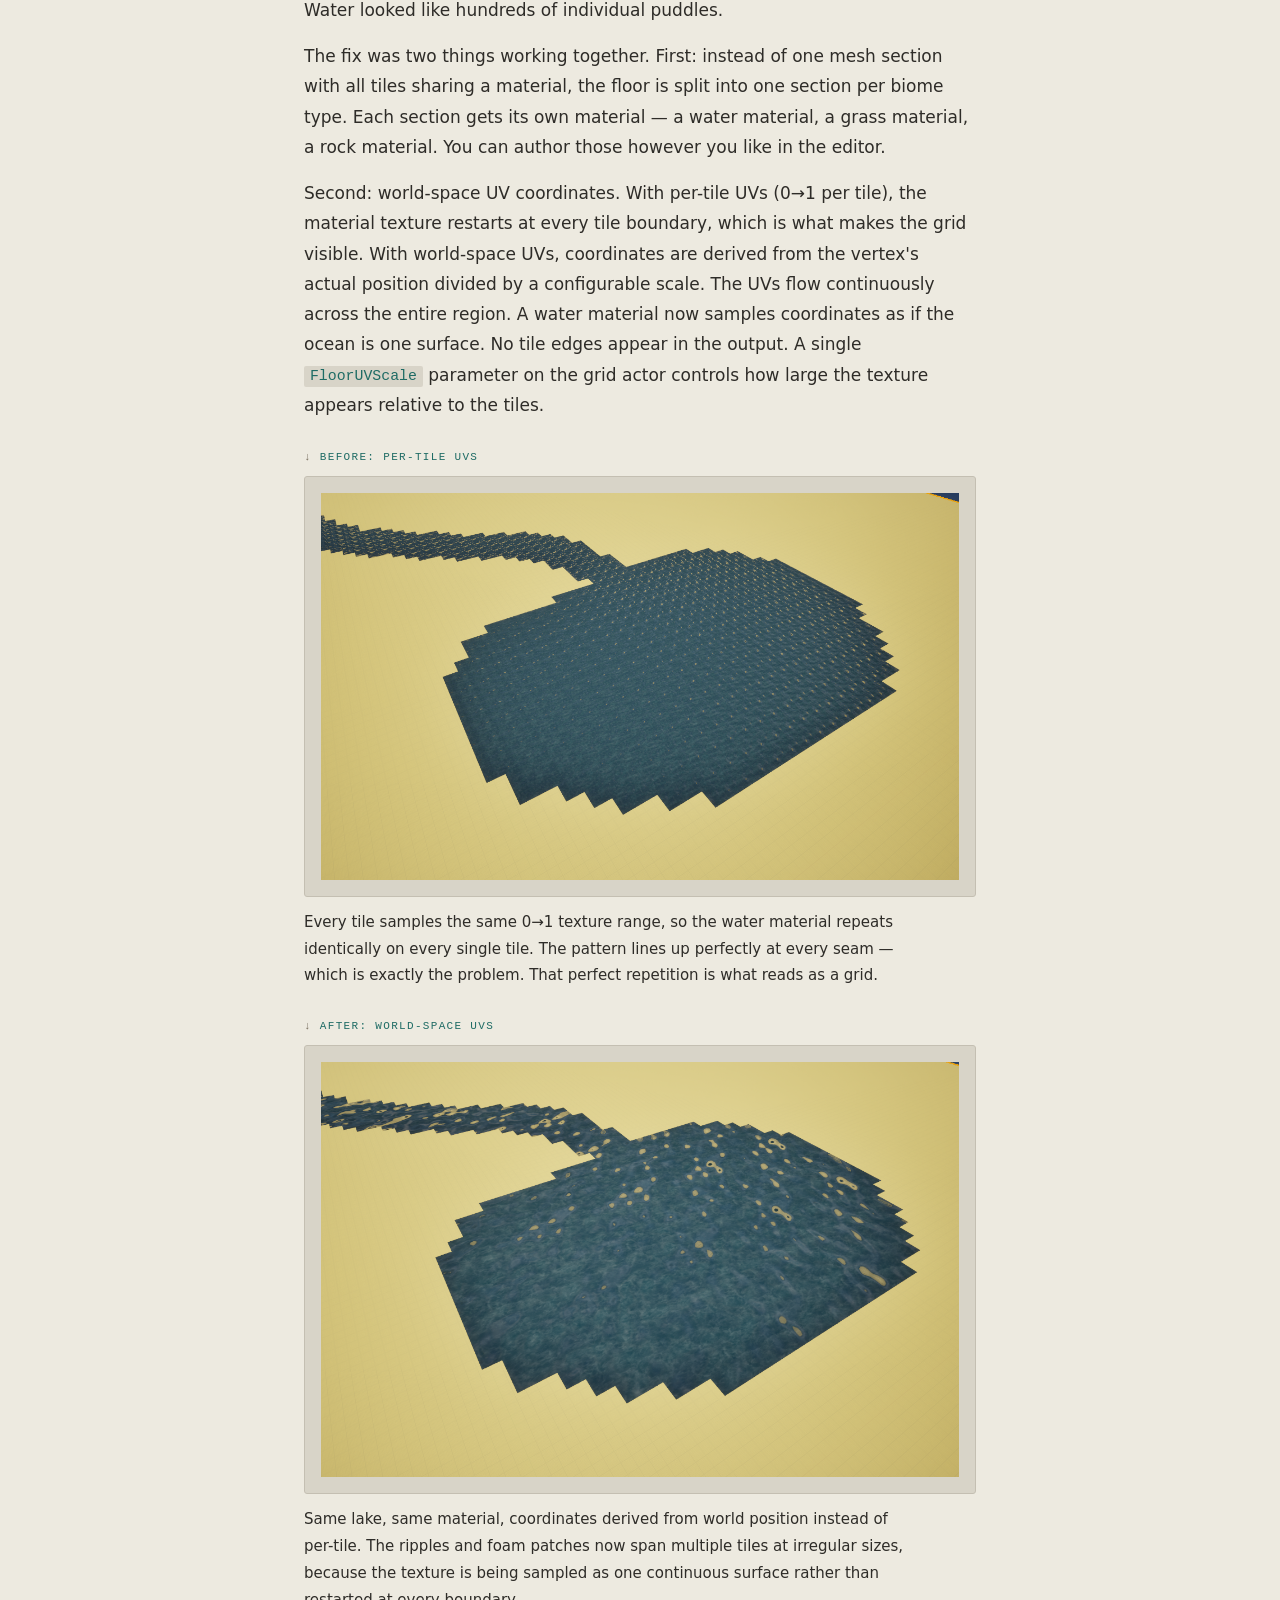
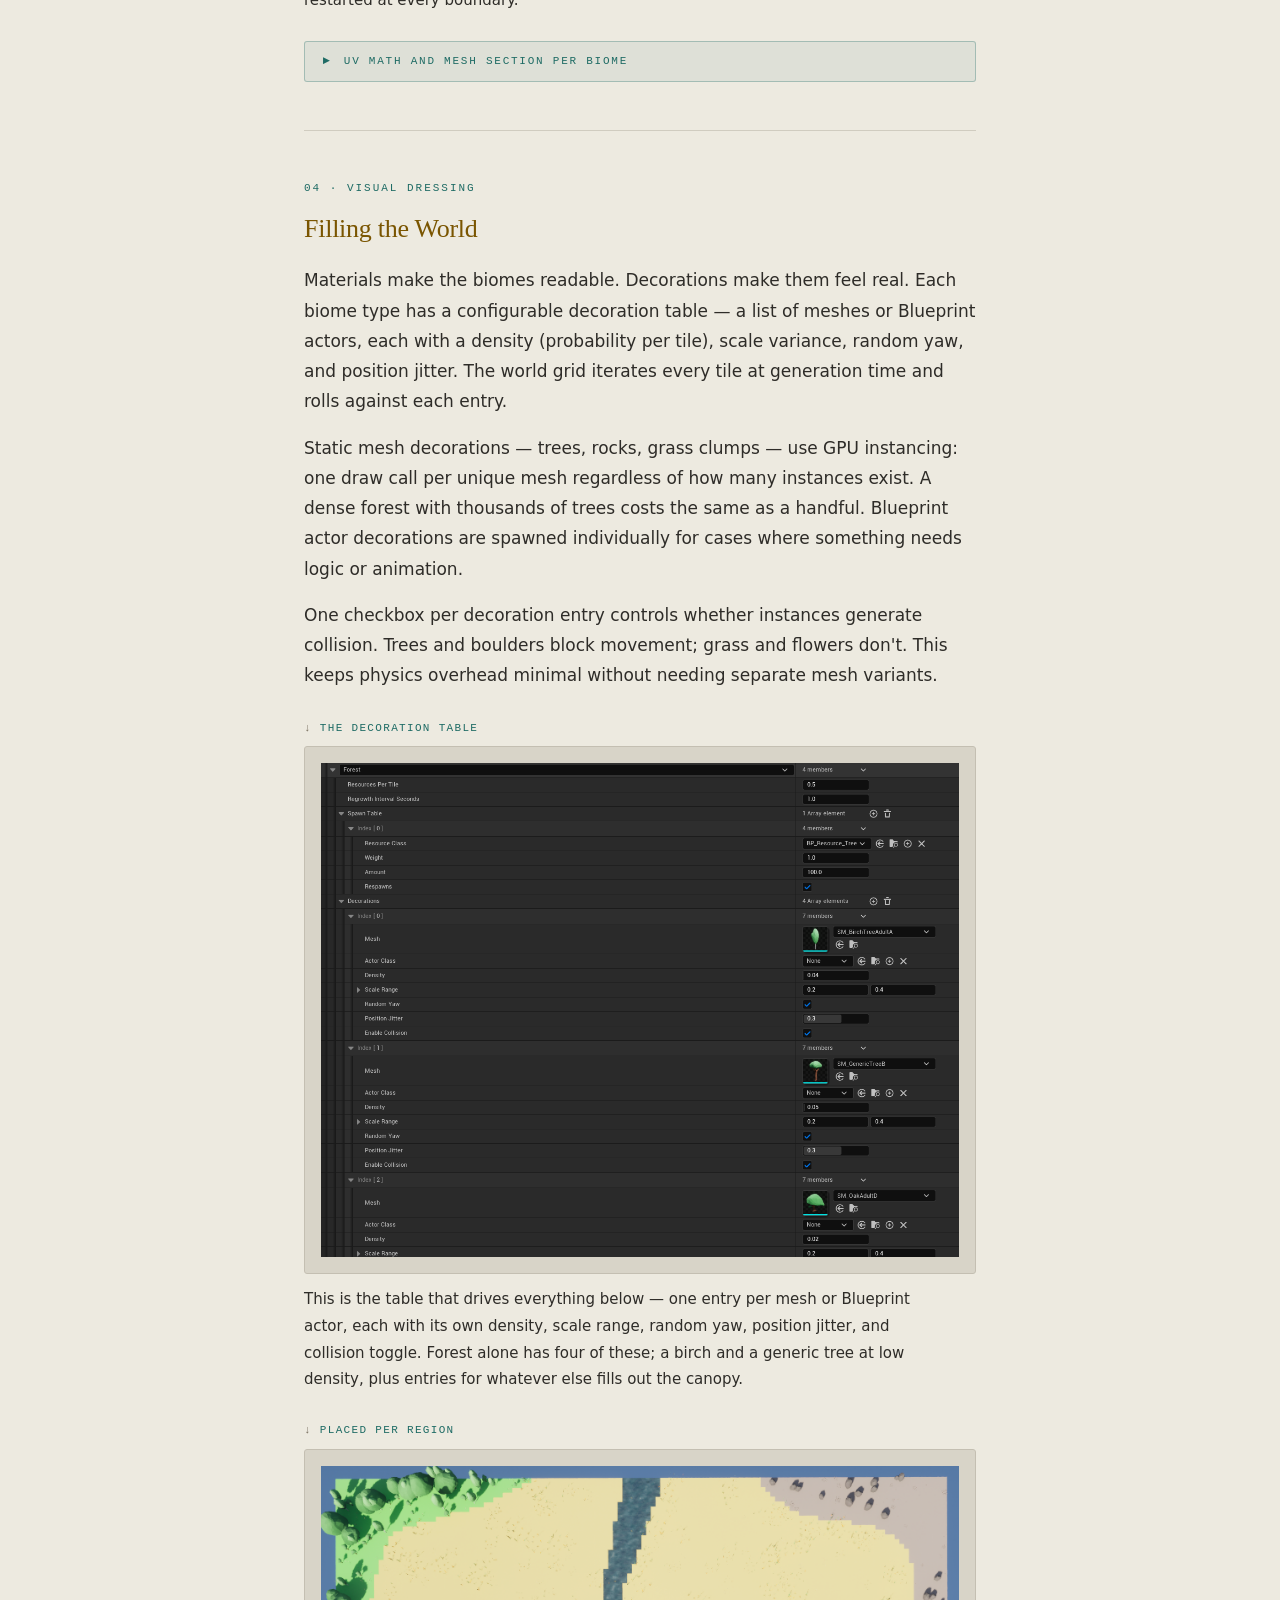
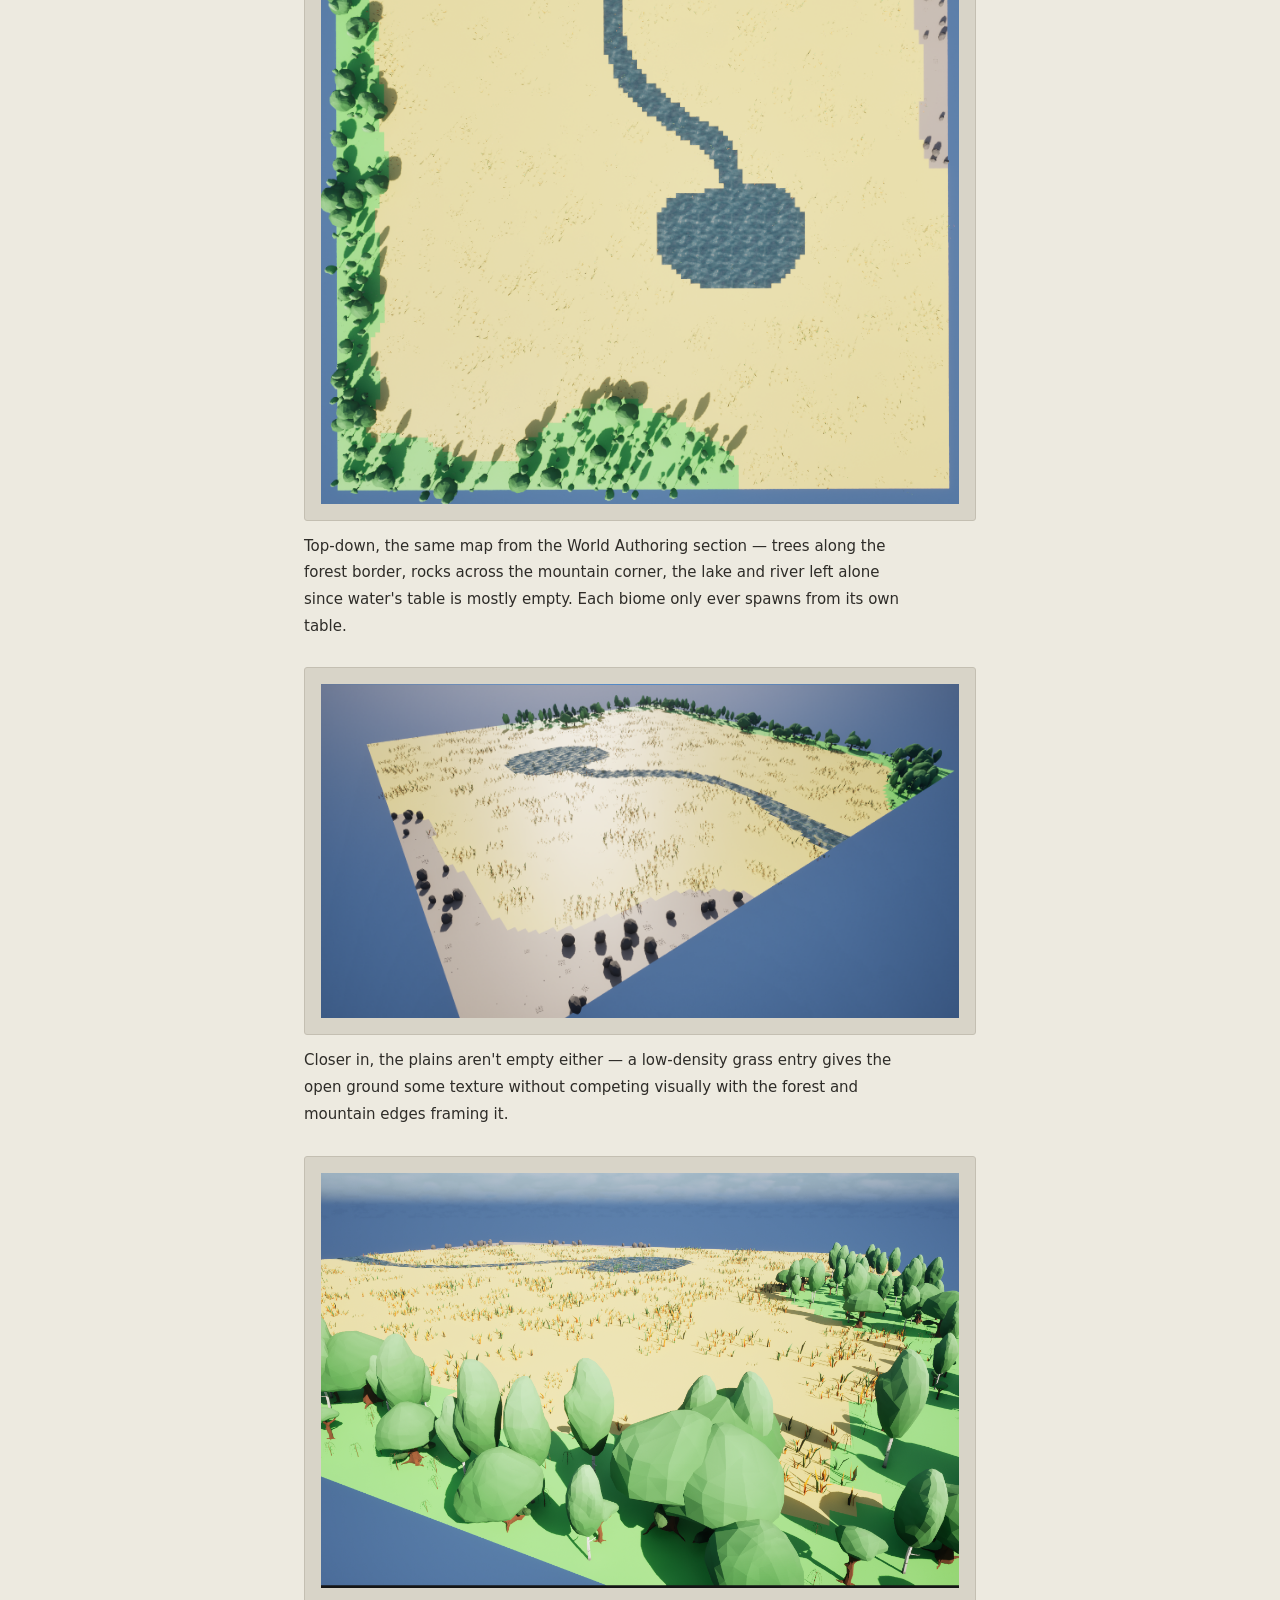
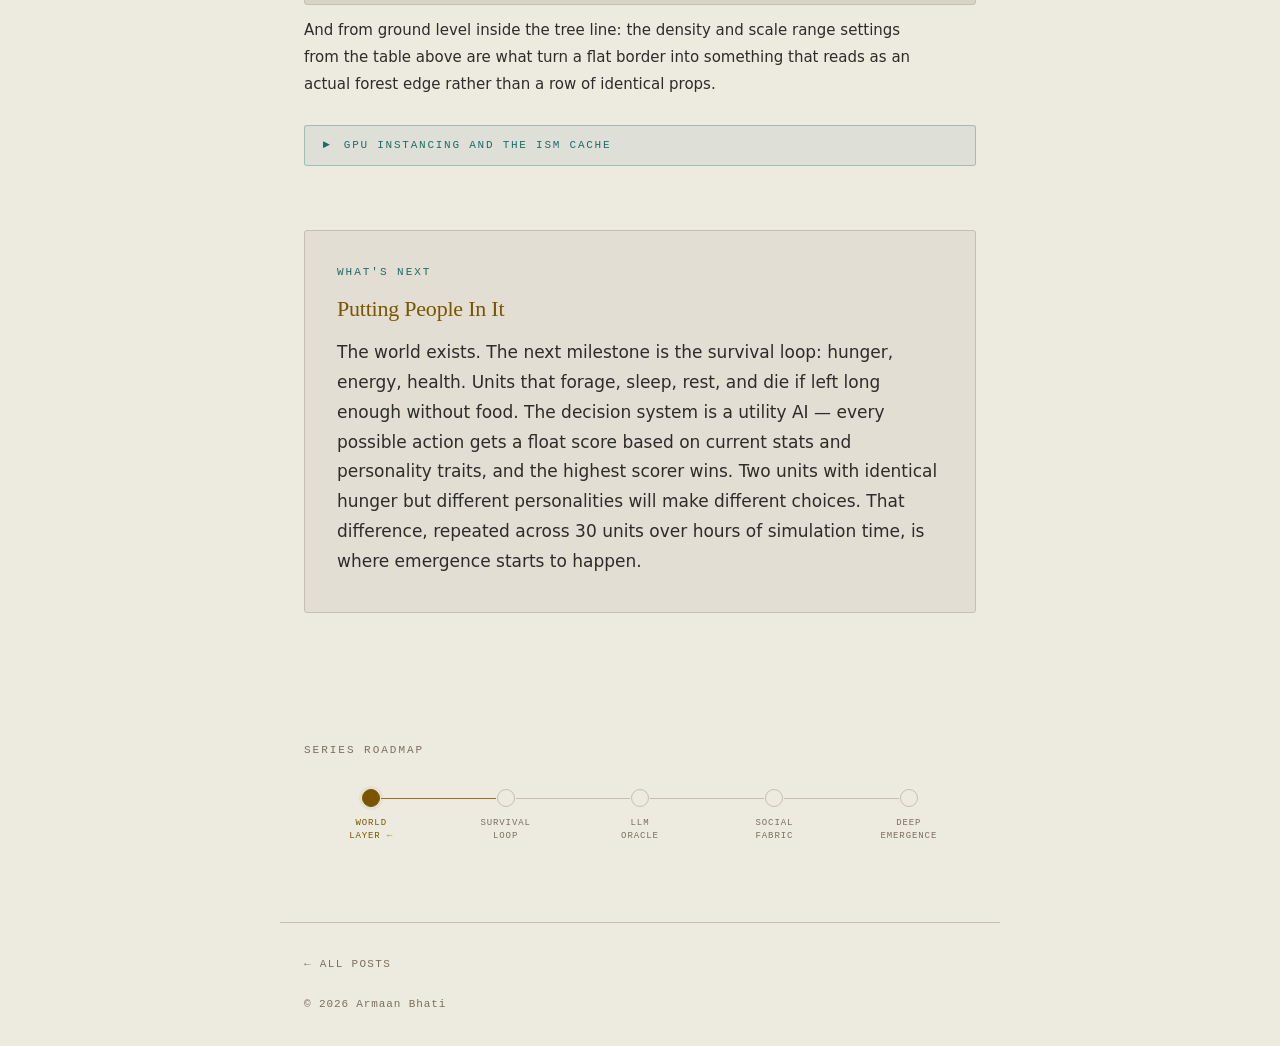
==== commit 3677418c: "Remove GitHub footer links, add copyright, add Weebly embed card Footers now show a simple copyright" ====
--- a/posts/devlog-01.html
+++ b/posts/devlog-01.html
@@ -334,8 +334,8 @@
 <footer class="post-footer">
   <div class="footer-links">
     <a href="../index.html" class="footer-link">← All posts</a>
-    <a href="https://github.com/armaanvb" class="footer-link">GitHub</a>
-  </div>
+  </div>
+  <p class="footer-copyright">&copy; 2026 Armaan Bhati</p>
 </footer>
 
 </body>
--- a/style.css
+++ b/style.css
@@ -616,6 +616,14 @@
   text-decoration: none;
 }
 
+.footer-copyright {
+  font-family: 'Courier New', Courier, monospace;
+  font-size: 0.6875rem;
+  letter-spacing: 0.08em;
+  color: var(--text-dim);
+  margin-top: 1.25rem;
+}
+
 .footer-link:hover { color: var(--teal); }
 
 /* ── Index page ──────────────────────────────────────────────────────── */
